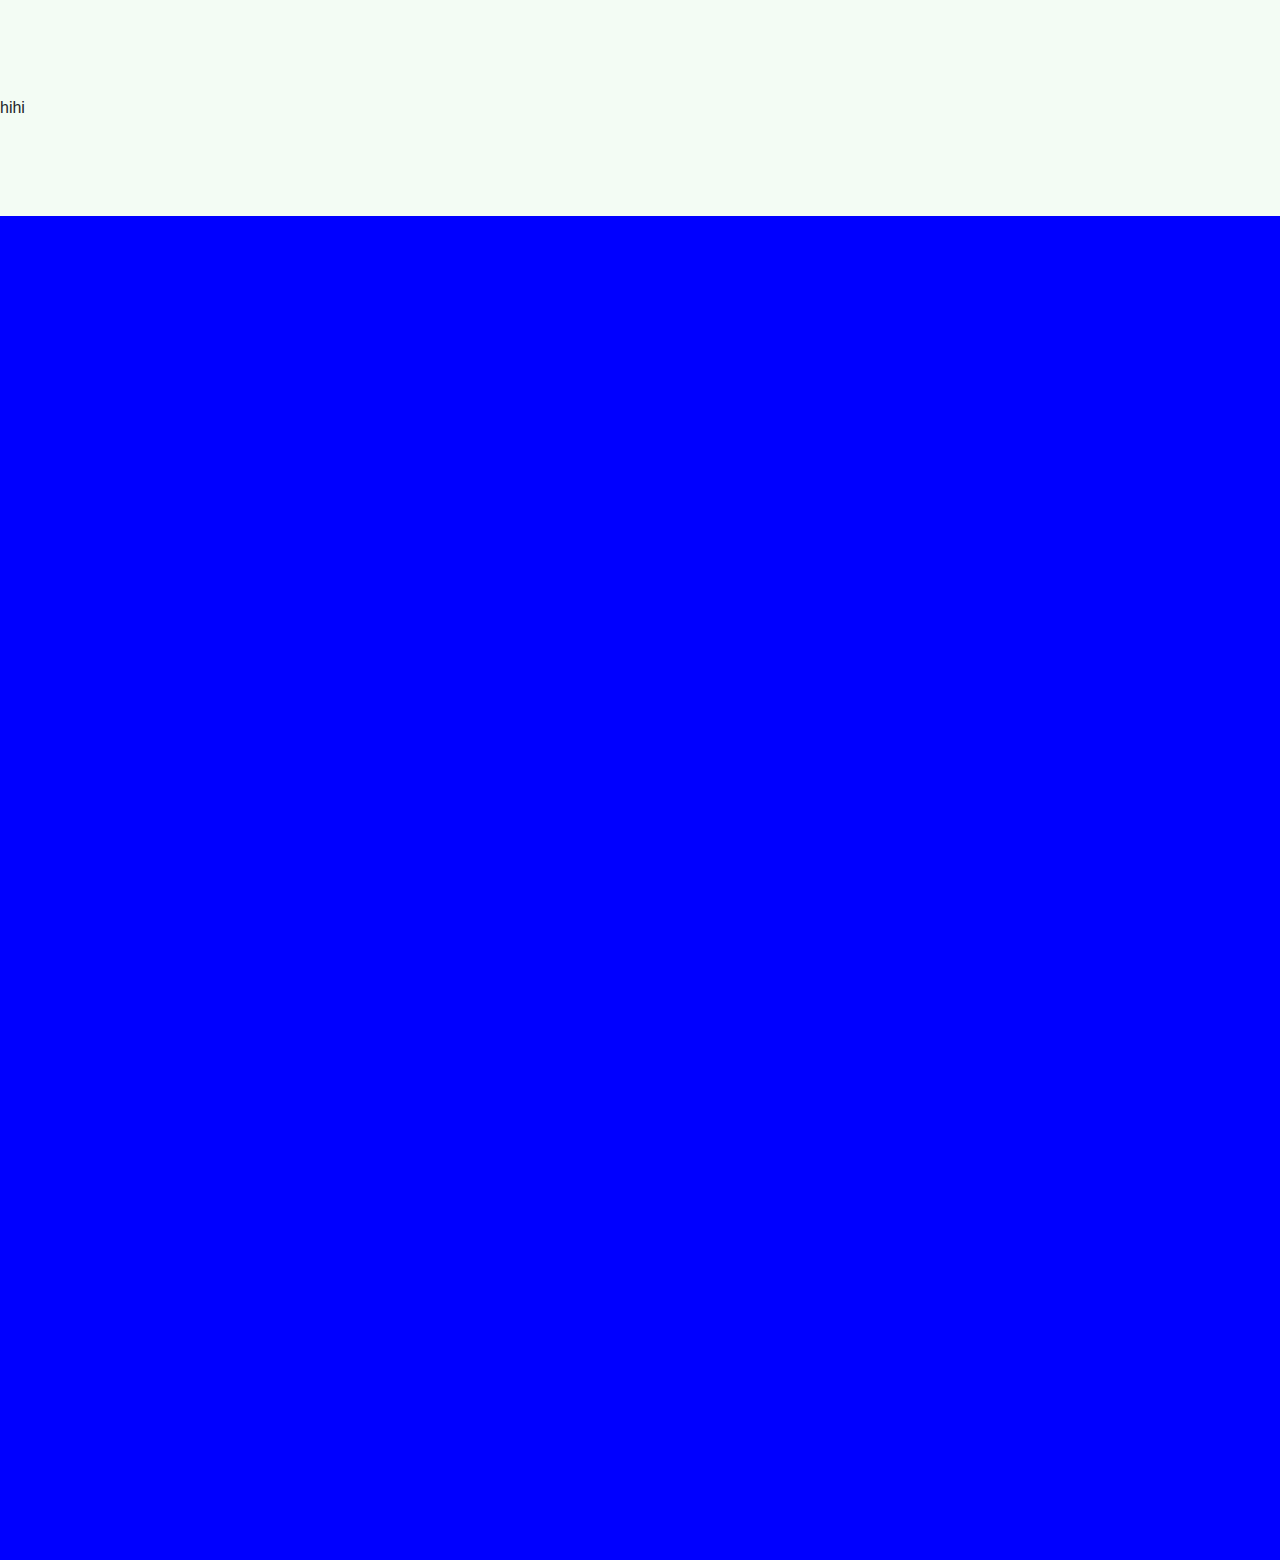
==== about.html @ 586a5fe2 "Init-About" ====
<!DOCTYPE html>
<html lang="en">
    <head>
		<meta charset="UTF-8" />
		<meta name="viewport" content="width=device-width,initial-scale=1.0" />
		<title>About</title>
        <link rel="stylesheet" href="css/style.css" />
        <link rel="stylesheet" href="css/about.css" />
		<link rel="stylesheet" href="css/bootstrap-4.5.3-dist/css/bootstrap.css" />
    </head>
    <body">
        <div id="Header">

        </div>
        <div id="Content" class="page-container">
            <div id="Content-wrapper">
                <div id="section1" class="section about-us">
                    hihi
                </div>
                <div id="section2" class="section">
    
                </div>
                <div id="section3" class="section">
    
                </div>
                <div id="section4" class="section">
    
                </div>
                <div id="section5" class="section">
    
                </div>
                <div id="section6" class="section">
    
                </div>
                <div id="section7" class="section">
    
                </div>
                <div id="section8" class="section">
    
                </div>
            </div>
        </div>
        <div id="Footer">
            <div id="f-top"></div>
            <div id="f-bottom"></div>
        </div>
    </body>
</html>
---- css/style.css ----
.header {
	position: fixed;
}
.banner {
	position: relative;
	padding: 5% 0;
}
---- css/about.css ----
.page-container{
    max-width: 1600px;
    overflow: hidden;
    margin-left: auto;
    margin-right: auto;
    background-color: blue;
}
#Content-wrapper{
    display: flow-root;
    margin-left: auto;
    margin-right: auto;
    position: relative;
}

*,*::before,*::after{
    /* box-sizing: border-box; Giữ nguyên size khi padding và border đổi */
    box-sizing: border-box;
}

.section{
    padding: 4em 0;
}

.about-us{
    display: flex;
    align-items: center;
    background-color: rgb(243, 252, 244);
}

@media screen and (min-width:47em) {
  .section{
    padding: 6em 0;
  }
}
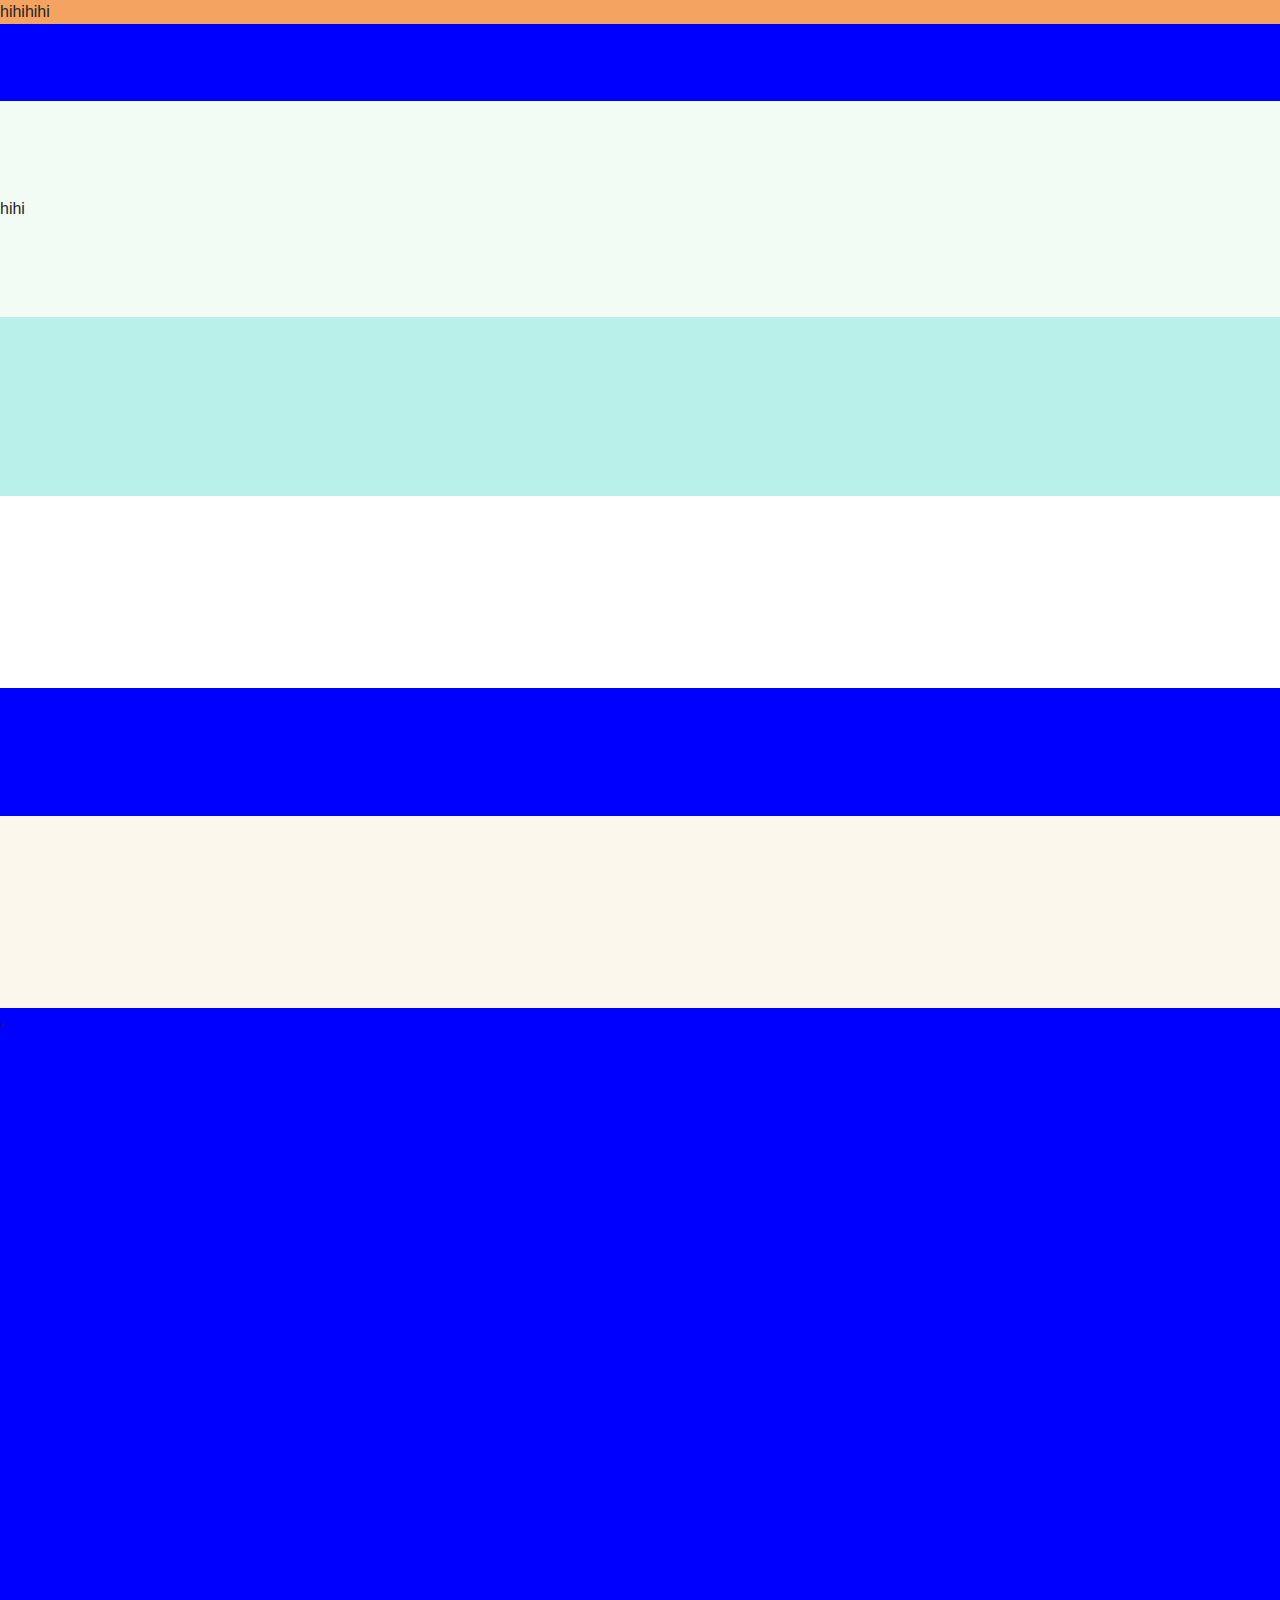
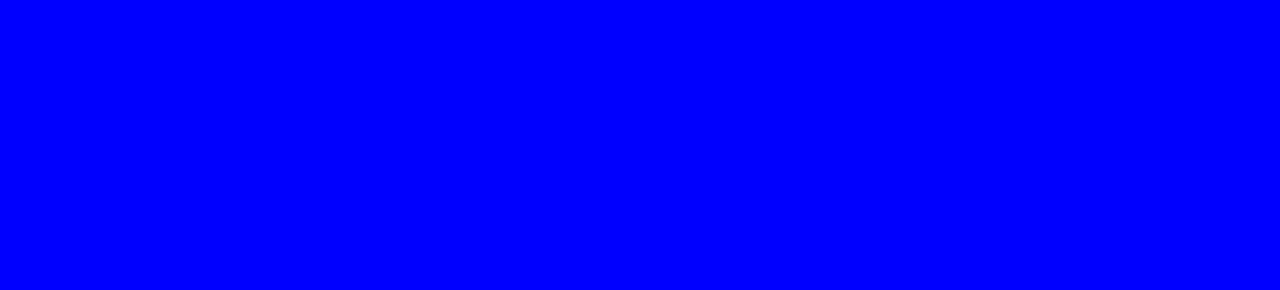
==== commit bd180000: "Update About" ====
--- a/about.html
+++ b/about.html
@@ -10,12 +10,14 @@
     </head>
     <body">
         <div id="Header">
-
+            hihihihi
         </div>
         <div id="Content" class="page-container">
             <div id="Content-wrapper">
                 <div id="section1" class="section about-us">
-                    hihi
+                    <div id="section1-content">
+                        hihi
+                    </div>
                 </div>
                 <div id="section2" class="section">
     
@@ -25,7 +27,7 @@
                 </div>
                 <div id="section4" class="section">
     
-                </div>
+                </div>,
                 <div id="section5" class="section">
     
                 </div>
--- a/css/style.css
+++ b/css/style.css
@@ -1,7 +1,275 @@
-.header {
+#header {
+	background-color: white;
+	border-bottom: 1px solid #e8e9eb;
 	position: fixed;
-}
-.banner {
+	top: 0;
+	left: 0;
+	width: 100%;
+	z-index: 1000;
+	max-height: 40%;
+	padding: 0% 5%;
+}
+.navbar {
+	width: 100%;
+}
+#logo {
+	max-height: 40px;
+	margin: auto 0;
+}
+#section1 {
 	position: relative;
-	padding: 5% 0;
-}
+	margin: 6% 0;
+	margin-bottom: 0%;
+}
+#company-name {
+	padding-left: 4%;
+	font-size: 1.3em;
+	color: black;
+	font-weight: bold;
+	font-style: italic;
+}
+
+.sidebar {
+	height: 100%;
+	width: 0;
+	position: fixed;
+	z-index: 1;
+	top: 0;
+	right: 0;
+	background-color: #111;
+	overflow-x: hidden;
+	transition: 0.5s;
+	padding-top: 60px;
+}
+
+#background {
+	opacity: 0.2;
+	background-color: black;
+	width: 0%;
+	height: 100%;
+	position: fixed;
+	z-index: 1;
+	top: 0;
+	right: 0;
+	overflow-x: hidden;
+}
+#header .header-navbar #header-menu ul li {
+	margin: 0 10px;
+}
+#header .header-navbar #header-menu ul li .last-item {
+	color: #fff;
+	background-color: #008060;
+	font-weight: 700;
+	transition: 150ms ease;
+	transition-property: background-color, box-shadow, color;
+	box-shadow: 0 5px 15px 0 rgba(0, 0, 0, 0.15);
+}
+#header .header-navbar #header-menu ul li .last-item:hover {
+	background-color: #004d3a;
+	box-shadow: 0 15px 15px 0 rgba(0, 0, 0, 0.15);
+}
+#header .header-navbar {
+	display: flex !important;
+	justify-content: space-between;
+}
+#header .header-navbar .navbar-brand {
+	display: flex;
+	flex-grow: 0 !important;
+}
+#header .header-navbar .navbar-collapse {
+	flex-grow: 0 !important;
+}
+#section1 .row {
+	margin: auto;
+}
+#section1 .row .col-sm #up {
+	font-size: 2em;
+	color: #004c3f;
+	font-weight: 900;
+	padding: 10%;
+	padding-top: 15%;
+	padding-bottom: 5%;
+}
+
+#section1 .row .col-sm {
+	padding-right: 0%;
+}
+#section1 .row .col-sm #down {
+	padding-left: 10%;
+}
+#section1 .row .col-sm .row button {
+	background-color: #008060;
+	padding: 2% 5%;
+	color: white;
+	font-weight: bold;
+	box-shadow: 0 5px 15px 0 rgba(0, 0, 0, 0.15);
+	transition: 150ms ease;
+	transition-property: background-color, box-shadow, color;
+	border-radius: 4px;
+}
+#section1 .row .col-sm .row button:hover {
+	background-color: #004d3a;
+	box-shadow: 0 10px 10px 0 rgba(0, 0, 0, 0.15);
+}
+#section2 {
+	background-color: #b9f0e9;
+	padding: 6%;
+	padding-top: 8%;
+}
+#section2 #header_section2 h2 {
+	font-size: 2.5em;
+	margin-bottom: 1%;
+}
+#section2 #header_section2 a {
+	color: black;
+	transition: 150ms ease;
+	font-weight: bold;
+}
+#section2 #header_section2 a:hover {
+	margin-right: 5px;
+	text-decoration: none;
+}
+#section2 #items_section2 {
+	margin-top: 5%;
+}
+#section2 #items_section2 .row .col-sm p {
+	font-weight: 600;
+	margin-top: 5%;
+}
+#section2 #header2_section2 {
+	margin-top: 10%;
+	margin-bottom: 5%;
+	font-size: 2.5em;
+}
+#section2 #items2_section2 .row .col-sm .header-card {
+	font-weight: bold;
+	margin-top: 7%;
+}
+#section3 {
+	background-color: white;
+}
+#section3 .row p {
+	margin: auto;
+}
+#header-section3 {
+	margin-top: 10%;
+	margin-bottom: 2%;
+	font-size: 3em;
+}
+#detail-header-section3 {
+	max-width: 40%;
+	margin: auto;
+	text-align: center;
+	color: gray;
+	margin-bottom: 10%;
+}
+
+#section3 .row .col-sm .header {
+	font-size: 2em;
+	margin-top: 5%;
+	margin-bottom: 2%;
+	padding-left: 5%;
+}
+#section3 .row .col-sm .content {
+	padding-right: 40%;
+	padding-left: 5%;
+}
+#img4 {
+	margin-left: 5%;
+	box-shadow: 0px 0px 20px 6px rgba(0, 0, 0, 0.2);
+}
+#section3 .row .col-sm .link {
+	margin-top: 2%;
+	padding-left: 5%;
+}
+#section3 .row .col-sm .link a {
+	color: #008060;
+	font-weight: bold;
+	transition: 300ms ease;
+}
+#section3 .row .col-sm .link a:hover {
+	text-decoration: none;
+	margin-right: 5px;
+}
+#section3 .row .col-sm #empower {
+	margin-top: 15%;
+}
+#section4 {
+	margin-top: 10%;
+	background-color: #fbf7ed;
+}
+#section4 .row {
+	margin: auto;
+}
+#section4 .row .col-sm #header-section4 {
+	font-size: 2.5em;
+	font-weight: 500;
+	padding: 10%;
+	padding-top: 15%;
+}
+#section4 .row .col-sm .row {
+	padding: 10%;
+	padding-bottom: 0%;
+}
+#section4 .row .col-sm .row .col-sm {
+	padding-left: 0%;
+}
+#section4 .row .col-sm .row .col-sm .header {
+	font-weight: bold;
+}
+#section4 .row .col-sm .row .col-sm .content {
+	color: gray;
+}
+#section4 .row .col-sm .row .col-sm .link a {
+	text-decoration: none;
+	color: #008060;
+	font-weight: bold;
+	transition: 300ms ease;
+}
+#section4 .row .col-sm .row .col-sm .link a:hover {
+	margin-right: 10px;
+}
+#section5 {
+	margin-top: 7%;
+}
+#section5 .row p,
+#section5 .row button {
+	margin: 1% auto;
+}
+#section5 .row button {
+	background-color: #008060;
+	padding: 1% 2%;
+	color: white;
+	font-weight: bold;
+	box-shadow: 0 5px 15px 0 rgba(0, 0, 0, 0.15);
+	transition: 300ms ease;
+	transition-property: background-color, box-shadow, color;
+	border-radius: 4px;
+}
+#section5 .row button:hover {
+	background-color: #004d3a;
+	box-shadow: 0 10px 10px 0 rgba(0, 0, 0, 0.25);
+}
+#section5 .row .header {
+	max-width: 70%;
+	text-align: center;
+	font-size: 2em;
+	font-weight: 600;
+}
+#section5 .row .content {
+	color: gray;
+	text-align: center;
+	max-width: 90%;
+}
+#section5 .row a {
+	color: #004d3a;
+	font-weight: 700;
+	margin-top: 5%;
+	margin-bottom: 5%;
+	margin-left: auto;
+	margin-right: 5%;
+}
+#section5 .row a:hover {
+	text-shadow: 1px 1px gray;
+	transition: 300ms ease;
+}
--- a/css/about.css
+++ b/css/about.css
@@ -10,6 +10,13 @@
     margin-left: auto;
     margin-right: auto;
     position: relative;
+}
+
+#Header{
+    max-width: 1600px;
+    margin-left: auto;
+    margin-right: auto;
+    background-color: sandybrown;
 }
 
 *,*::before,*::after{
@@ -26,6 +33,10 @@
     align-items: center;
     background-color: rgb(243, 252, 244);
 }
+#section1 #section1-content{
+    background-color: sa lmon;
+    width: 100%;
+}
 
 @media screen and (min-width:47em) {
   .section{
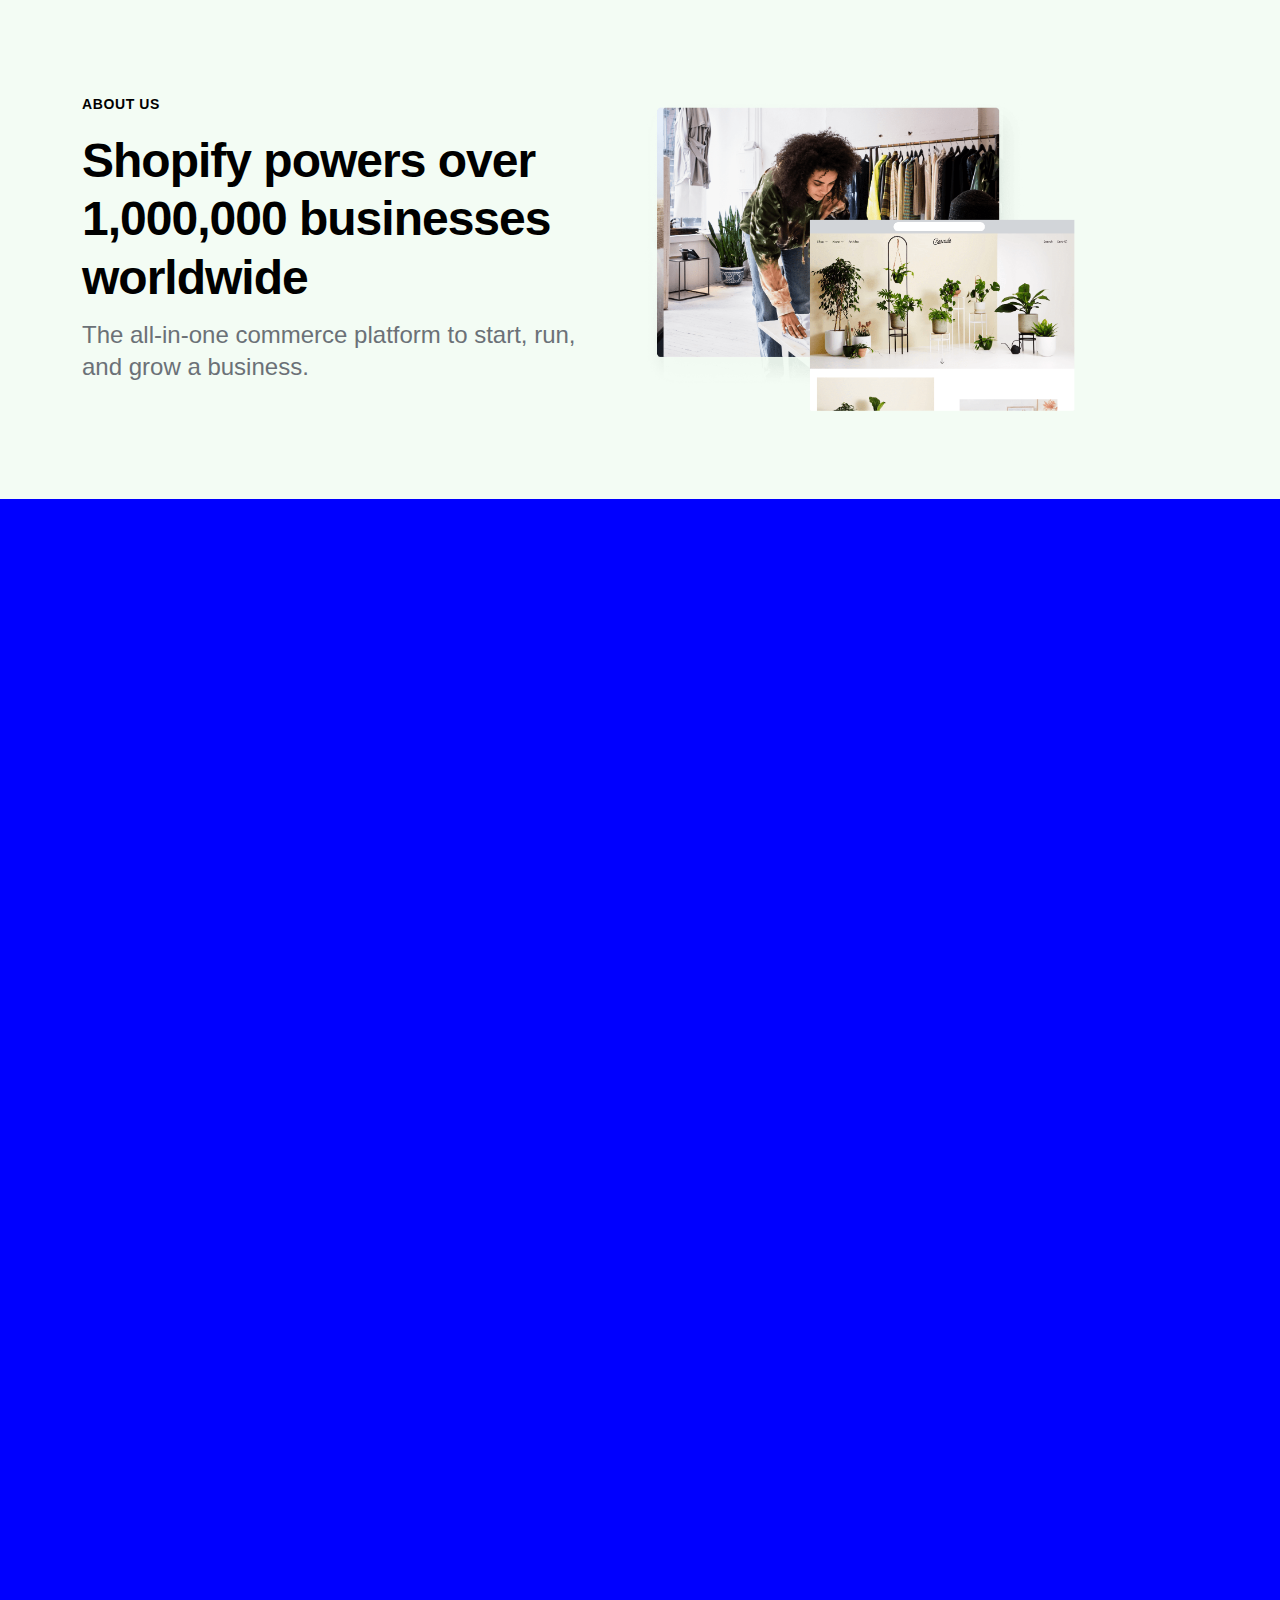
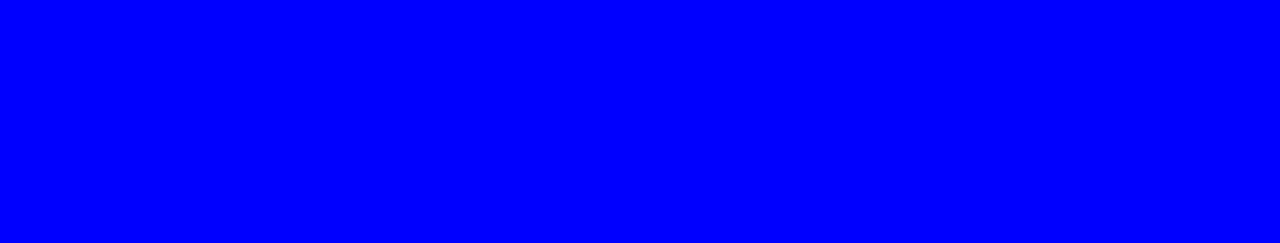
==== commit 0e8990f3: "Update about" ====
--- a/about.html
+++ b/about.html
@@ -4,19 +4,31 @@
 		<meta charset="UTF-8" />
 		<meta name="viewport" content="width=device-width,initial-scale=1.0" />
 		<title>About</title>
-        <link rel="stylesheet" href="css/style.css" />
         <link rel="stylesheet" href="css/about.css" />
 		<link rel="stylesheet" href="css/bootstrap-4.5.3-dist/css/bootstrap.css" />
     </head>
     <body">
         <div id="Header">
-            hihihihi
+
         </div>
         <div id="Content" class="page-container">
             <div id="Content-wrapper">
                 <div id="section1" class="section about-us">
-                    <div id="section1-content">
-                        hihi
+                    <div class="grid about-us__grid">
+                        <div class="grid__item grid__item--half about-us__content">
+                            <div class="section-heading no-gutter">
+                                <p class="section-heading__about-us h-5 to-left">About us</p>
+                                <h1 class="h-1 to-left font-weight-x8">Shopify powers over 1,000,000 businesses worldwide</h1>
+                                <p class="h-2 h-3 section-heading__subtitle to-left"> The all-in-one commerce platform to start, run, and grow a business.</p>
+                            </div>
+                        </div>
+                        <div class="grid__item grid__item--half about-us__img">
+                            <span class="about-us-right__img lazyload-img spill-img">
+                                <span class="img-placeholder padding-img">
+                                    <img class="wh-img" src="img/about-us-right.png">
+                                </span>
+                            </span>
+                        </div>
                     </div>
                 </div>
                 <div id="section2" class="section">
@@ -27,7 +39,7 @@
                 </div>
                 <div id="section4" class="section">
     
-                </div>,
+                </div>
                 <div id="section5" class="section">
     
                 </div>
--- a/css/about.css
+++ b/css/about.css
@@ -1,3 +1,64 @@
+p, ul, ol {
+    margin: 0;
+    padding: 0;
+}
+
+p {
+    display: block;
+    margin-block-start: 1em;
+    margin-block-end: 1em;
+    margin-inline-start: 0px;
+    margin-inline-end: 0px;
+}
+
+h1, h2, h3, h4, h5 {
+    margin-top: 0;
+}
+
+h1, .h-1{
+    display: block;
+    margin-bottom: 0.7142857143em;
+    color: black;
+    font-size: 1.75em;
+    line-height: 1.2142857143;
+    font-weight: 800;
+    font-family: Helvetica, Arial, sans-serif;
+    letter-spacing: -0.0207142857em;
+}
+
+h2, .h-2{
+    display: block;
+    margin-bottom: 0.8333333333em;
+    color: black;
+    font-size: 1.5em;
+    line-height: 1.3333333333;
+    font-weight: 400;
+    font-family: Helvetica, Arial, sans-serif;
+}
+
+
+h3, .h-3 {
+    display: block;
+    font-size: 1.25em;
+    margin-bottom: 0.9em;
+    color: #212326;
+    line-height: 1.3333333333;
+    font-weight: 400;
+    font-family: Helvetica, Arial, sans-serif;
+}
+
+h5,.h-5{
+    display: block;
+    margin-bottom: 1.4285714286em;
+    color: black;
+    font-size: 0.875em;
+    line-height: 1.1428571429;
+    font-weight: 800;
+    font-family: Helvetica, Arial, sans-serif;
+    text-transform: uppercase;
+    letter-spacing: 0.04375em;
+}
+
 .page-container{
     max-width: 1600px;
     overflow: hidden;
@@ -12,13 +73,6 @@
     position: relative;
 }
 
-#Header{
-    max-width: 1600px;
-    margin-left: auto;
-    margin-right: auto;
-    background-color: sandybrown;
-}
-
 *,*::before,*::after{
     /* box-sizing: border-box; Giữ nguyên size khi padding và border đổi */
     box-sizing: border-box;
@@ -26,6 +80,23 @@
 
 .section{
     padding: 4em 0;
+}
+
+.grid{
+    display: flow-root;
+    margin-top: 0px;
+    margin-bottom: 0px;
+    padding-left: 5%;
+    padding-right: 5%;
+}
+
+.grid__item{
+    display: block;
+    position: relative;
+    width: 100%;
+    float: left;
+    padding-left: 4px;
+    padding-right: 4px;
 }
 
 .about-us{
@@ -33,13 +104,139 @@
     align-items: center;
     background-color: rgb(243, 252, 244);
 }
-#section1 #section1-content{
-    background-color: sa lmon;
-    width: 100%;
-}
-
+
+.about-us__grid{
+    width: 100%;
+}
+
+.about-us__content{
+    padding-bottom: 0;
+    padding-top: 0;
+    display: flex;
+    align-items: center;
+    max-width: 43.75em;
+}
+
+.about-us__img{
+    margin-top: 0;
+    max-width: 50em;
+    flex-grow: 1;
+    margin-left: auto;
+}
+
+.section-heading{
+    margin-bottom: 2.812em;
+    text-align: center;
+}
+.no-gutter{
+    margin-bottom: 0 !important;
+}
+
+.section-heading__about-us{
+    font-weight: 700;
+    color: black;
+}
+
+.font-weight-x8{
+    font-weight: 800;
+}
+
+.section-heading__subtitle{
+    font-weight: 400;
+    color: #6b7177;
+}
+
+.about-us-right__img{
+    max-width: 837px;
+    max-height: 564px;
+}
+
+.lazyload-img{
+    box-sizing: content-box;
+    display: block;
+    overflow: hidden;
+    position: relative;
+    width: 100%;
+    margin: auto;
+}
+
+.spill-img{
+    margin-bottom: 0;
+    margin-top: auto;
+    margin-right: 0;
+    display: block;
+}
+.lazyload-img .img-placeholder{
+    display: block;
+    width: 100%;
+    height: 0;
+}
+.lazyload-img .padding-img{
+    padding-bottom: 67.3835%;
+}
+
+.wh-img{
+    width: 36.5vw;
+}
+@media screen and (min-width:0em){
+    .wh-img{
+        width: 100vw;
+    }
+}
 @media screen and (min-width:47em) {
   .section{
     padding: 6em 0;
   }
-}+}
+@media screen and (min-width: 46.875em)
+{
+    .grid__item--half {
+        width: 50%;
+    }
+    .to-left{
+        text-align: left;
+    }
+    .wh-img{
+        width: 40vw;
+    }
+}
+
+@media screen and (min-width: 67.5em){
+    .grid__item {
+        padding-left: 18px;
+        padding-right: 18px;
+    }
+    h1,.h-1{
+        font-size: 3em;
+        margin-bottom: 0.25em;
+    }
+    h2,.h-2{
+        font-size: 2.25em;
+        margin-bottom: 0.5em;
+    }
+    h3, .h-3 {
+        font-size: 1.5em;
+        margin-bottom: 0.8333333333em;
+    }
+    h5,.h-5{
+        font-size: 0.875em;
+        margin-bottom: 1.4285714286em;
+    }
+    .spill-img{
+        position: absolute;
+        right: 0;
+    }
+    .wh-img{
+        width: 37.5vw;
+    }
+}
+
+@media screen and (min-width:100em) {
+    .grid{
+        padding-left: 80px;
+        padding-right: 80px;
+    }
+    .section-heading {
+        margin-bottom: 3.75em;
+    }
+}
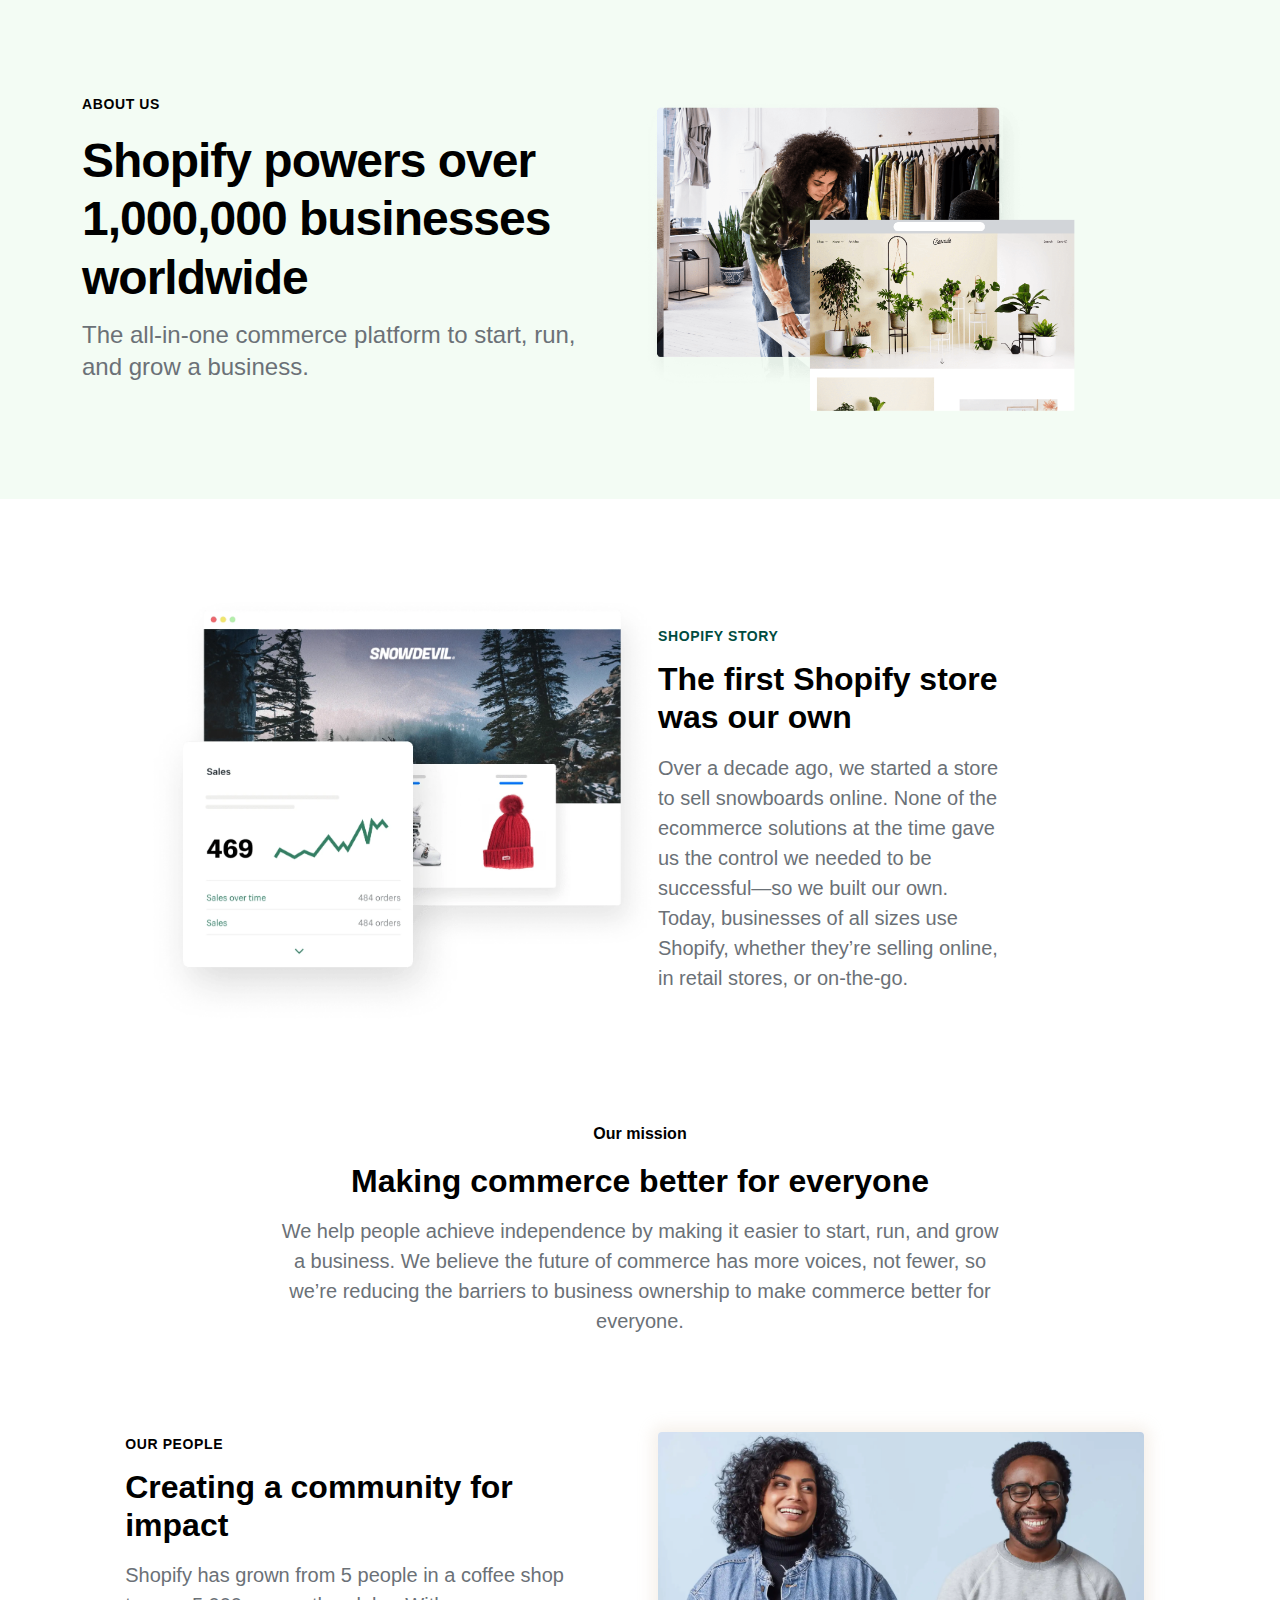
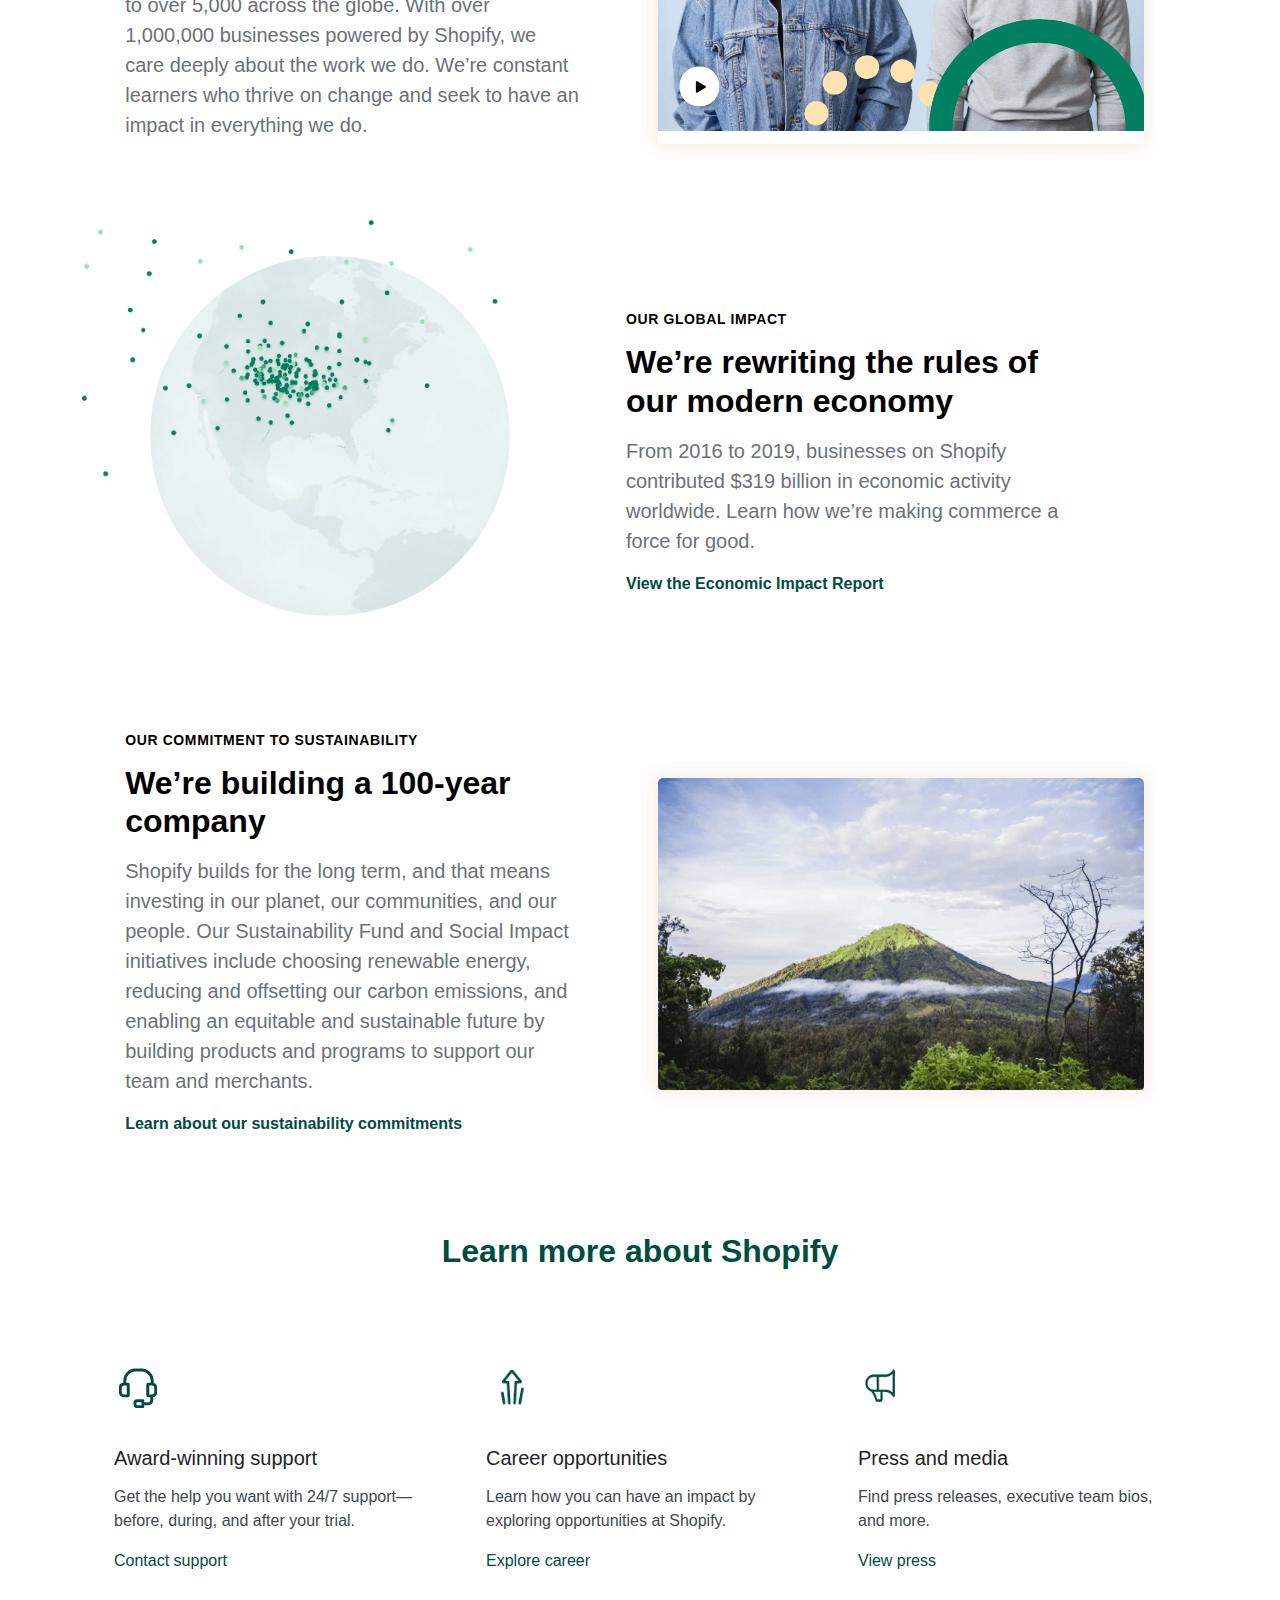
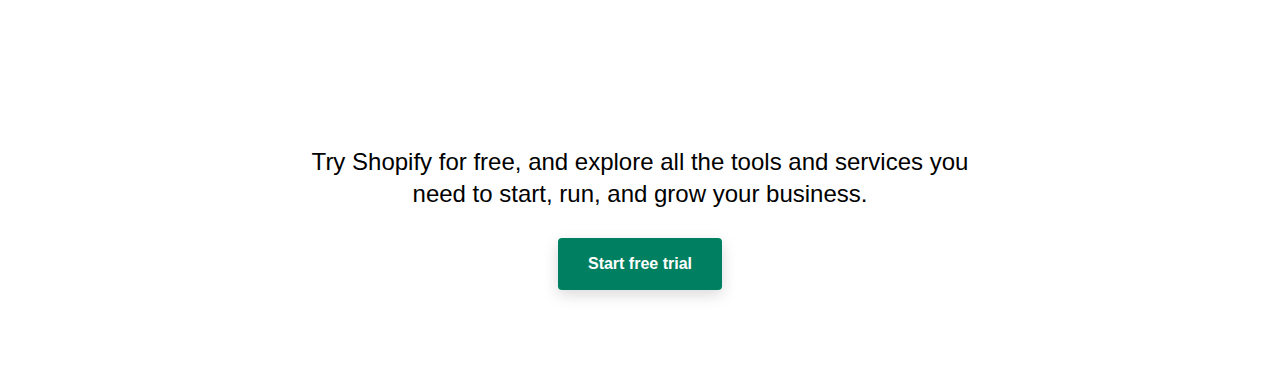
==== commit 97634b92: "done about" ====
--- a/about.html
+++ b/about.html
@@ -17,9 +17,9 @@
                     <div class="grid about-us__grid">
                         <div class="grid__item grid__item--half about-us__content">
                             <div class="section-heading no-gutter">
-                                <p class="section-heading__about-us h-5 to-left">About us</p>
-                                <h1 class="h-1 to-left font-weight-x8">Shopify powers over 1,000,000 businesses worldwide</h1>
-                                <p class="h-2 h-3 section-heading__subtitle to-left"> The all-in-one commerce platform to start, run, and grow a business.</p>
+                                <p class="section-heading__about-us h-5 to-left to-center">About us</p>
+                                <h1 class="h-1 to-left to-center font-weight-x8">Shopify powers over 1,000,000 businesses worldwide</h1>
+                                <p class="h-2 h-3 section-heading__subtitle to-left to-center"> The all-in-one commerce platform to start, run, and grow a business.</p>
                             </div>
                         </div>
                         <div class="grid__item grid__item--half about-us__img">
@@ -31,26 +31,191 @@
                         </div>
                     </div>
                 </div>
-                <div id="section2" class="section">
-    
-                </div>
-                <div id="section3" class="section">
-    
-                </div>
-                <div id="section4" class="section">
-    
-                </div>
-                <div id="section5" class="section">
-    
-                </div>
-                <div id="section6" class="section">
-    
-                </div>
-                <div id="section7" class="section">
-    
+                <div id="section2" class="section" style="background-color: white;">
+                    <div class="grid grid--vertical-center little-margin">
+                        <div class="grid__item grid__item--half section-2--content">
+                            <div class="section-heading section-2--content no-gutter">
+                                <p class="section2-heading h-5 to-left little-gutter to-center">
+                                    SHOPIFY STORY
+                                </p>
+                                <h2 class="to-left to-center little-gutter" style="font-weight: 700;">
+                                    The first Shopify store was our own
+                                </h2>
+                                <p class="text-major to-left to-center no-gutter" style="color: #6b7177;">
+                                    Over a decade ago, we started a store to sell snowboards online. None of the ecommerce solutions at the time gave us the control we needed to be successful—so we built our own. Today, businesses of all sizes use Shopify, whether they’re selling online, in retail stores, or on-the-go.
+                                </p>
+                            </div>
+                        </div>
+                        <div class="grid__item grid__item--half section-2--content-img">
+                            <img class="section-2--pict" src="img/about-section2.webp">
+                        </div>
+                    </div>
+                </div>
+                <div id="section3" class="section section-3" style="background-color: white;">
+                    <div class="grid grid--vertical-center">
+                        <div class="grid__item two-third-width push-left">
+                            <div class="section-heading no-margin-bottom">
+                                <p class="section-3--heading little-gutter">Our mission</p>
+                                <h2 class="little-gutter" style="font-weight: 700;">
+                                    Making commerce better for everyone
+                                </h2>
+                                <p class="text-major no-gutter" style="color: #6b7177; font-weight: 400;">
+                                    We help people achieve independence by making it easier to start, run, and grow a business. We believe the future of commerce has more voices, not fewer, so we’re reducing the barriers to business ownership to make commerce better for everyone.
+                                </p>
+                            </div>
+                        </div>
+                    </div>
+                </div>
+                <div id="section4" class="section" style="background-color: white;">
+                    <div class="grid grid--vertical-center section4-container section4-container-flipped">
+                        <div class="grid__item grid__item--half grid__item--push-half img-flipped about-video__container">
+                            <div class="avideo">
+                                <span class="lazyload-img" style="max-width: 1369px; max-height: 877px;">
+                                    <span class="img-placeholder" style="padding-bottom: 64.0614%">
+                                        <img class="section4-img" src="img/about-us-section4.png">
+                                    </span>
+                                </span>
+                            </div>
+                        </div>
+                        <div class="grid__item grid__item--half pull-half">
+                            <div class="section4-left">
+                                <div class="section-heading no-gutter">
+                                    <p class="firstp h-5 little-gutter to-center to-left">
+                                        OUR PEOPLE
+                                    </p>
+                                    <h2 class="heading-h2 to-left to-center little-gutter">
+                                        Creating a community for impact
+                                    </h2>
+                                    <p class="section-heading__subtitle text-major to-left to-center no-gutter">
+                                        Shopify has grown from 5 people in a coffee shop to over 5,000 across the globe. With over 1,000,000 businesses powered by Shopify, we care deeply about the work we do. We’re constant learners who thrive on change and seek to have an impact in everything we do.
+                                    </p>
+                                </div>
+                            </div>
+                        </div>
+                    </div>
+                </div>
+                <div id="section5" class="section padding-bottom-only" style="background-color: white;">
+                    <div class="grid grid--vertical-center section4-container">
+                        <div class="grid__item grid__item--half globe-img to-center">
+                            <img class="section5-img" src="img/about-us-section5.webp">
+                        </div>
+                        <div class="grid__item grid__item--half">
+                            <div class="section5-content">
+                                <div class="section-heading no-gutter">
+                                    <p class="firstp h-5 to-left to-center little-gutter">
+                                        OUR GLOBAL IMPACT
+                                    </p>
+                                    <h2 class="heading-h2 to-left to-center little-gutter">
+                                        We’re rewriting the rules of our modern economy
+                                    </h2>
+                                    <p class="section-heading__subtitle text-major to-left to-center">
+                                        From 2016 to 2019, businesses on Shopify contributed $319 billion in economic activity worldwide. Learn how we’re making commerce a force for good.
+                                    </p>
+                                    <div class="to-left to-center">
+                                        <a class="link-s5" href="https://www.google.com">View the Economic Impact Report</a>
+                                    </div>
+                                </div>
+                            </div>
+                        </div>
+                    </div>
+                </div>
+                <div id="section6" class="section padding-bottom-only" style="padding-bottom: 0; background-color: white;">
+                    <div class="grid grid--vertical-center section4-container section4-container-flipped">
+                        <div class="grid__item grid__item--half grid__item--push-half img-flipped about-video__container">
+                            <div class="avideo">
+                                <span class="lazyload-img" style="max-width: 1369px; max-height: 877px;">
+                                    <span class="img-placeholder" style="padding-bottom: 64.0614%">
+                                        <img class="section4-img" src="img/about-us-section6.jpg">
+                                    </span>
+                                </span>
+                            </div>
+                        </div>
+                        <div class="grid__item grid__item--half pull-half">
+                            <div class="section4-left">
+                                <div class="section-heading no-gutter">
+                                    <p class="firstp h-5 to-left to-center little-gutter">
+                                        OUR COMMITMENT TO SUSTAINABILITY
+                                    </p>
+                                    <h2 class="heading-h2 to-left to-center little-gutter">
+                                        We’re building a 100-year company
+                                    </h2>
+                                    <p class="section-heading__subtitle text-major to-left to-center">
+                                        Shopify builds for the long term, and that means investing in our planet, our communities, and our people. Our Sustainability Fund and Social Impact initiatives include choosing renewable energy, reducing and offsetting our carbon emissions, and enabling an equitable and sustainable future by building products and programs to support our team and merchants.
+                                    </p>
+                                    <div class="to-left to-center">
+                                        <a class="link-s5" href="https://www.google.com">Learn about our sustainability commitments</a>
+                                    </div>
+                                </div>
+                            </div>
+                        </div>
+                    </div>
+                </div>
+                <div id="section7" class="section" style="padding-bottom: 0; background-color: white;">
+                    <div class="grid">
+                        <div class="grid__item table-up-full mobile-up-half mobile-up-center">
+                            <div class="section-heading">
+                                <h2 class="heading-h2" style="color: #004c3f;">
+                                    Learn more about Shopify
+                                </h2>
+                            </div>
+                        </div>
+                        <div class="grid__item">
+                            <div class="card-group-sec7">
+                                <div class="block-sec7 card-sec7 resource-block">
+                                    <img class="icon icon--size-small big-gutter resource-block__icon" src="img/about-us-section-7-1.png">
+                                    <h3 class="h-4 text-major">
+                                        Award-winning support
+                                    </h3>
+                                    <p class="block-content resource-block-content">
+                                        Get the help you want with 24/7 support—before, during, and after your trial.
+                                    </p>
+                                    <a class="block-a link-s7" href="https://www.google.com">
+                                        Contact support 
+                                    </a>
+                                </div>
+                                <div class="block-sec7 card-sec7 resource-block">
+                                    <img class="icon icon--size-small big-gutter resource-block__icon" src="img/about-us-section-7-2.png">
+                                    <h3 class="h-4 text-major">
+                                        Career opportunities
+                                    </h3>
+                                    <p class="block-content resource-block-content">
+                                        Learn how you can have an impact by exploring opportunities at Shopify.
+                                    </p>
+                                    <a class="block-a link-s7" href="https://www.google.com">
+                                        Explore career
+                                    </a>
+                                </div>
+                                <div class="block-sec7 card-sec7 resource-block">
+                                    <img class="icon icon--size-small big-gutter resource-block__icon" src="img/about-us-section-7-3.png">
+                                    <h3 class="h-4 text-major">
+                                        Press and media
+                                    </h3>
+                                    <p class="block-content resource-block-content">
+                                        Find press releases, executive team bios, and more.
+                                    </p>
+                                    <a class="block-a link-s7" href="https://www.google.com">
+                                        View press
+                                    </a>
+                                </div>
+                            </div>
+                        </div>
+                    </div>
                 </div>
                 <div id="section8" class="section">
-    
+                    <div class="grid">
+                        <div class="grid__item">
+                            <div class="section-heading section8-heading no-gutter">
+                                <h2 class="h-2 next-step">
+                                    Try Shopify for free, and explore all the tools and services you need to start, run, and grow your business.
+                                </h2>
+                                <form style="display: inline; margin-top: 0em;">
+                                    <button class="button-sec8">
+                                        Start free trial
+                                    </button>
+                                </form>
+                            </div>
+                        </div>
+                    </div>
                 </div>
             </div>
         </div>
--- a/css/about.css
+++ b/css/about.css
@@ -44,6 +44,16 @@
     color: #212326;
     line-height: 1.3333333333;
     font-weight: 400;
+    font-family: Helvetica, Arial, sans-serif;
+}
+
+h4, .h-4{
+    display: block;
+    margin-bottom: 0.625em;
+    color: #212326;
+    font-size: 1em;
+    line-height: 1.33333125;
+    font-weight: 500;
     font-family: Helvetica, Arial, sans-serif;
 }
 
@@ -64,7 +74,6 @@
     overflow: hidden;
     margin-left: auto;
     margin-right: auto;
-    background-color: blue;
 }
 #Content-wrapper{
     display: flow-root;
@@ -90,6 +99,12 @@
     padding-right: 5%;
 }
 
+.grid--vertical-center{
+    display: flex;
+    align-items: center;
+    flex-wrap: wrap;
+}
+
 .grid__item{
     display: block;
     position: relative;
@@ -178,15 +193,249 @@
 .wh-img{
     width: 36.5vw;
 }
+
+.section-2--content-img{
+    order: 1;
+}
+.section2-heading{
+    font-weight: 700;
+    color: #004c3f;
+
+}
+.little-gutter{
+    margin-bottom: 16px !important;
+}
+.big-gutter{
+    margin-bottom: 32px !important;
+}
+.text-major {
+    font-size: 1.125em;
+}
+.section-2--pict{
+    display: flex;
+    justify-content: center;
+    width: 30vw;
+}
+.section-3{
+    padding-top: 0;
+    padding-bottom: 0;
+}
+.no-margin-bottom{
+    margin-bottom: 0;
+}
+.section-3--heading{
+    font-weight: 700;
+    color: #000000;
+}
+.section4-container{
+    position: relative;
+    z-index: 1;
+    margin-right: 10%;
+}
+.img-flipped{
+    position: relative;
+    top: 0.9375em;
+}
+.firstp{
+    color: black;
+    font-weight: 700;
+}
+.heading-h2{
+    font-weight: 700;
+    color: black;
+
+}
+.avideo{
+    display: block;
+    position: relative;
+    overflow: hidden;
+    border-radius: 4px;
+    box-shadow: 0 0 15px 6px rgba(210,183,155,0.2);
+    max-height: 380px;
+}
+.section4-img{
+    max-width: 100%;
+    vertical-align: middle;
+}
+.section5-img{
+    max-width: 90%;
+    vertical-align: middle;
+}
+.padding-bottom-only{
+    padding-top: 0px;
+}
+.globe-img{
+    transform: translateY(-5%);
+}
+.link-s5{
+    color: #004c3f;
+    padding-right: 1.2em;
+    text-decoration: none;
+    font-weight: 700;
+    line-height: 1.5;
+}
+.mobile-up-half{
+    width: 50%;
+}
+.card-group{
+    margin-right: -32px;
+    margin-bottom: -32px;
+}
+.mobile-up-center{
+    float: none;
+    clear: left;
+    margin-left: auto;
+    margin-right: auto;
+}
+.block-sec7{
+    display: block;
+    border-color: #d2d5d9;
+    margin-bottom: 2.8125em;
+}
+.card{
+    width: 18.75em;
+}
+.resource-block{
+    display: flex;
+    flex-grow: 1;
+    flex-shrink: 0;
+    flex-direction: column;
+    align-items: stretch;
+    padding: 32px;
+}
+.icon{
+    display: inline-block;
+    width: 0.8em;
+    height: 1em;
+    background-size: contain;
+    background-position: center center;
+    background-repeat: no-repeat;
+}
+.icon--size-small {
+    width: 45px;
+    height: 45px;
+}
+.resource-block__icon{
+    width: 50px;
+    height: 50px;
+}
+.block-content{
+    margin-bottom: 1em;
+}
+.resource-block-content{
+    max-width: 20em;
+    color: #42474c;
+}
+.block-a{
+    margin-top: auto;
+}
+.link-s7{
+    color: #004c3f;
+}
+.section8-heading{
+    max-width: 50.9375em;
+    margin-left: auto;
+    margin-right: auto;
+}
+.next-step{
+    font-size: 1.125em;
+    font-weight: 500;
+    padding-left: 64px;
+    padding-right: 64px;
+}
+button{
+    background: none;
+    margin: 0;
+    border: 0;
+}
+.button-sec8{
+    margin-top: 16px;
+    text-decoration: none;
+    display: inline-block;
+    padding: 1em 1.8125em;
+    border-radius: 4px;
+    font-family: Helvetica, Arial, sans-serif;
+    font-weight: 700;
+    font-size: 1em;
+    line-height: 1.133;
+    -webkit-font-smoothing: antialiased;
+    transition: 150ms ease;
+    transition-property: background-color, border-color, box-shadow, color;
+    text-align: center;
+    -webkit-user-select: none;
+    user-select: none;
+    -webkit-appearance: none;
+    -moz-appearance: none;
+    appearance: none;
+    cursor: pointer;
+    box-shadow: 0 5px 15px 0 rgba(0,0,0,0.15);
+    background-color: #008060;
+    color: #ffffff;
+    border-width: 1px;
+    border-style: solid;
+    border-color: transparent;
+}
 @media screen and (min-width:0em){
     .wh-img{
         width: 100vw;
+    }
+    .no-margin-bottom{
+        margin-bottom: 0;
+    }
+    .section-3{
+        padding-top: 0;
+        padding-bottom: 0;
+    }
+    .padding-bottom-only{
+        padding-top: 0px;
     }
 }
 @media screen and (min-width:47em) {
   .section{
     padding: 6em 0;
   }
+  .no-margin-bottom{
+    margin-bottom: 0;
+    }
+    .section-3{
+        padding-top: 0;
+        padding-bottom: 0;
+    }
+    .two-third-width{
+        width: 66.6666666667%;
+    }
+    .push-left{
+        left: 16.6666666667%;
+        right: auto;
+    }
+    .padding-bottom-only{
+        padding-top: 0px;
+    }
+    .next-step{
+        font-size: 1.125em;
+        font-weight: 500;
+        padding-left: 64px;
+        padding-right: 64px;
+    }
+}
+@media screen and (max-width: 46.825em){
+    .to-center{
+        text-align: center;
+    }
+    .section-2--pict {
+        width: 70vw;
+        margin: auto;
+    }
+    .no-margin-bottom{
+        margin-bottom: 0;
+    }
+    .section-3{
+        padding-top: 0;
+        padding-bottom: 0;
+    }
+    .padding-bottom-only{
+        padding-top: 0px;
+    }
 }
 @media screen and (min-width: 46.875em)
 {
@@ -199,6 +448,45 @@
     .wh-img{
         width: 40vw;
     }
+    .section-2--pict{
+        width: 40vw;
+    }
+    .no-margin-bottom{
+        margin-bottom: 0;
+    }
+    .section-3{
+        padding-top: 0;
+        padding-bottom: 0;
+    }
+    .section4-container-flipped{
+        margin-right: 0;
+        margin-left: 0;
+    }
+    .grid__item--push-half{
+        left: 50%;
+        right: auto;
+    }
+    .pull-half{
+        right: 50%;
+        left: auto;
+    }
+    .padding-bottom-only{
+        padding-top: 0px;
+    }
+    .section5-content{
+        padding: 64px 0 32px 32px;
+    }
+    .table-up-full{
+        width: 100%;
+    }
+    .card-group-sec7{
+        display: flex;
+        flex-wrap: wrap;
+        align-items: stretch;
+    }
+    .next-step{
+        font-size: 1.5em;
+    }
 }
 
 @media screen and (min-width: 67.5em){
@@ -218,6 +506,10 @@
         font-size: 1.5em;
         margin-bottom: 0.8333333333em;
     }
+    h4, .h-4 {
+        font-size: 1.125em;
+        margin-bottom: 0.6666666667em;
+    }
     h5,.h-5{
         font-size: 0.875em;
         margin-bottom: 1.4285714286em;
@@ -228,6 +520,48 @@
     }
     .wh-img{
         width: 37.5vw;
+    }
+    .little-margin{
+        margin: 0 5%;   
+    }
+    .section-heading {
+        margin-bottom: 3.75em;
+    }
+    .section-2--content{
+        order: 2;
+        padding-right: 10%;
+    }
+    .text-major {
+        font-size: 1.25em;
+    }
+    .no-margin-bottom{
+        margin-bottom: 0;
+    }
+    .section-3{
+        padding-top: 0;
+        padding-bottom: 0;
+    }
+    .about-video__container {
+        display: flex;
+        align-items: flex-end;
+    }
+    .section4-left{
+        margin-right: 8%;
+        margin-left: 8%;
+    }
+    .avideo{
+        margin-right: 10%;
+        width: 100%;
+        bottom: 0.9375em;
+    }
+    .padding-bottom-only{
+        padding-top: 0px;
+    }
+    .card-sec7{
+        width: 12.5em;
+    }
+    .next-step{
+        font-size: 1.5em;
     }
 }
 
@@ -239,4 +573,20 @@
     .section-heading {
         margin-bottom: 3.75em;
     }
-}
+    .section-2--pict{
+        width: 30vw;
+    }
+    .no-margin-bottom{
+        margin-bottom: 0;
+    }
+    .section-3{
+        padding-top: 0;
+        padding-bottom: 0;
+    }
+    .padding-bottom-only{
+        padding-top: 0px;
+    }
+    .next-step{
+        font-size: 1.5em;
+    }
+}
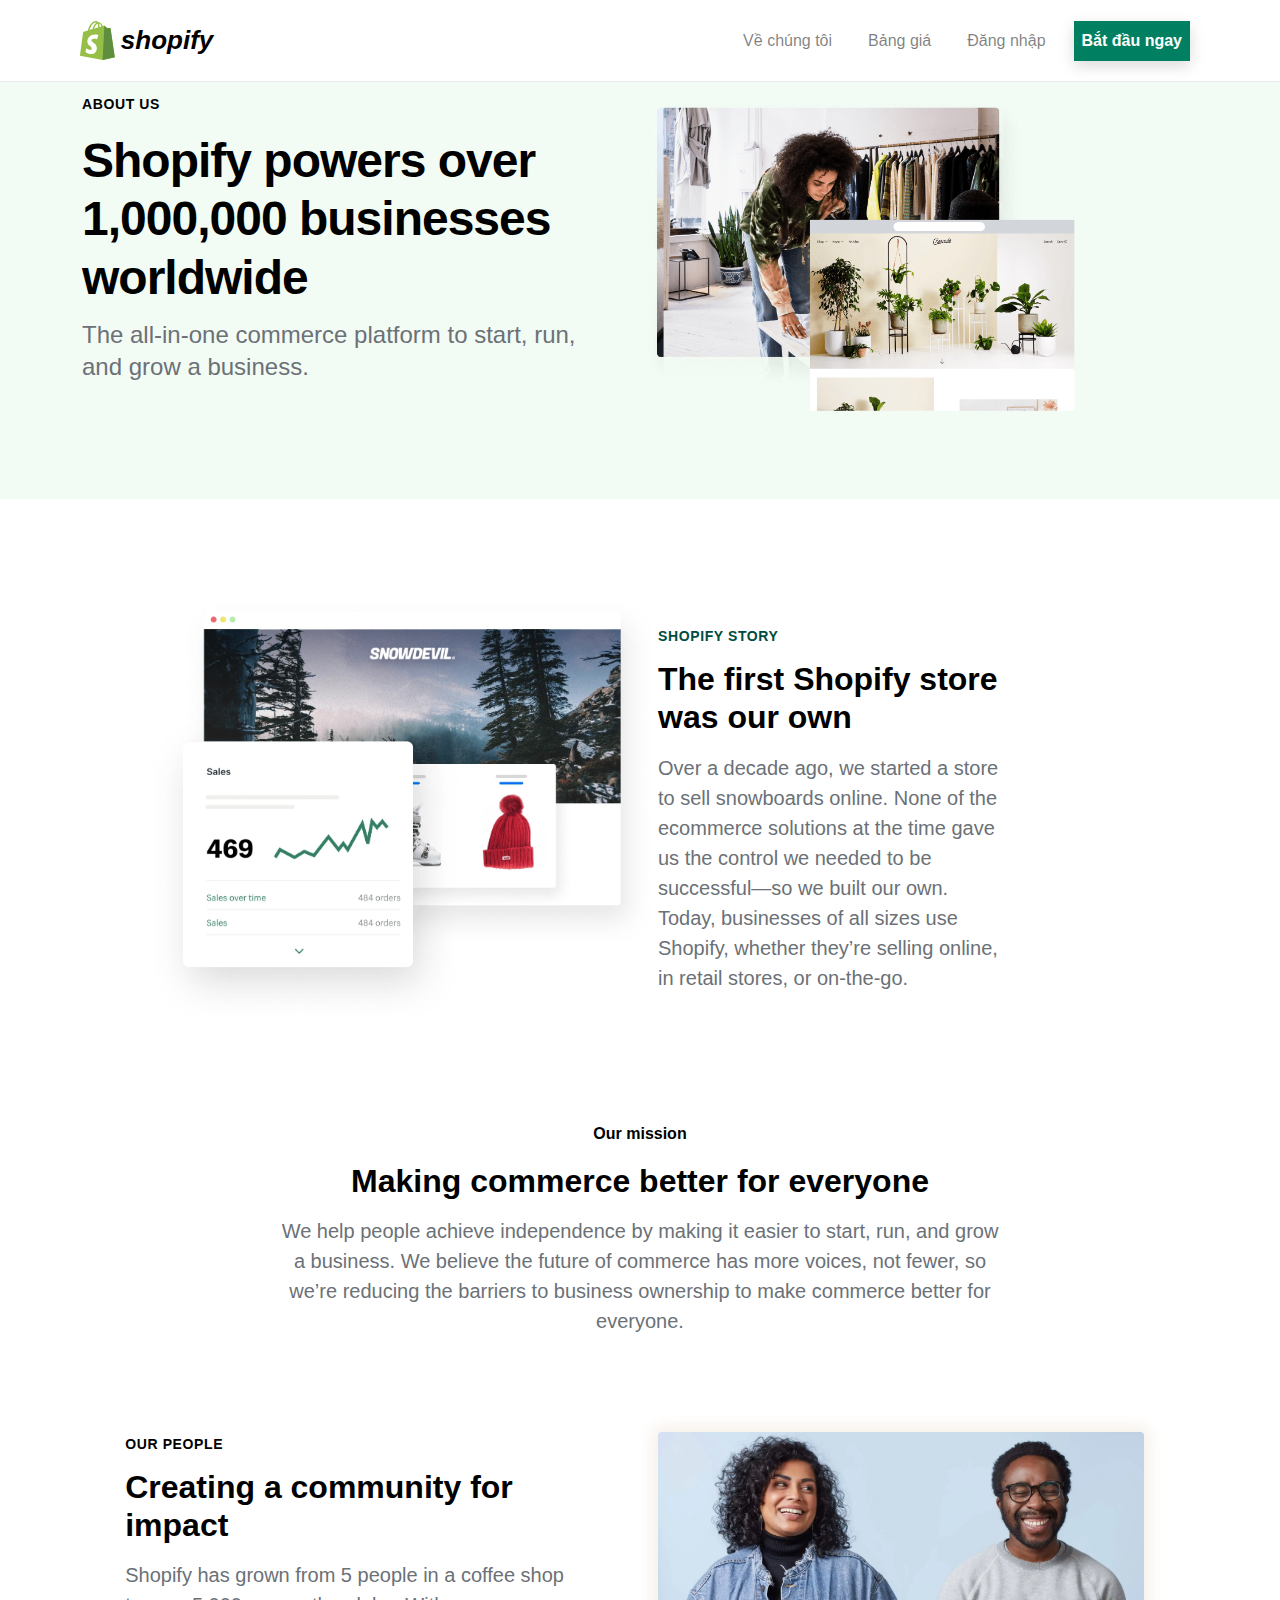
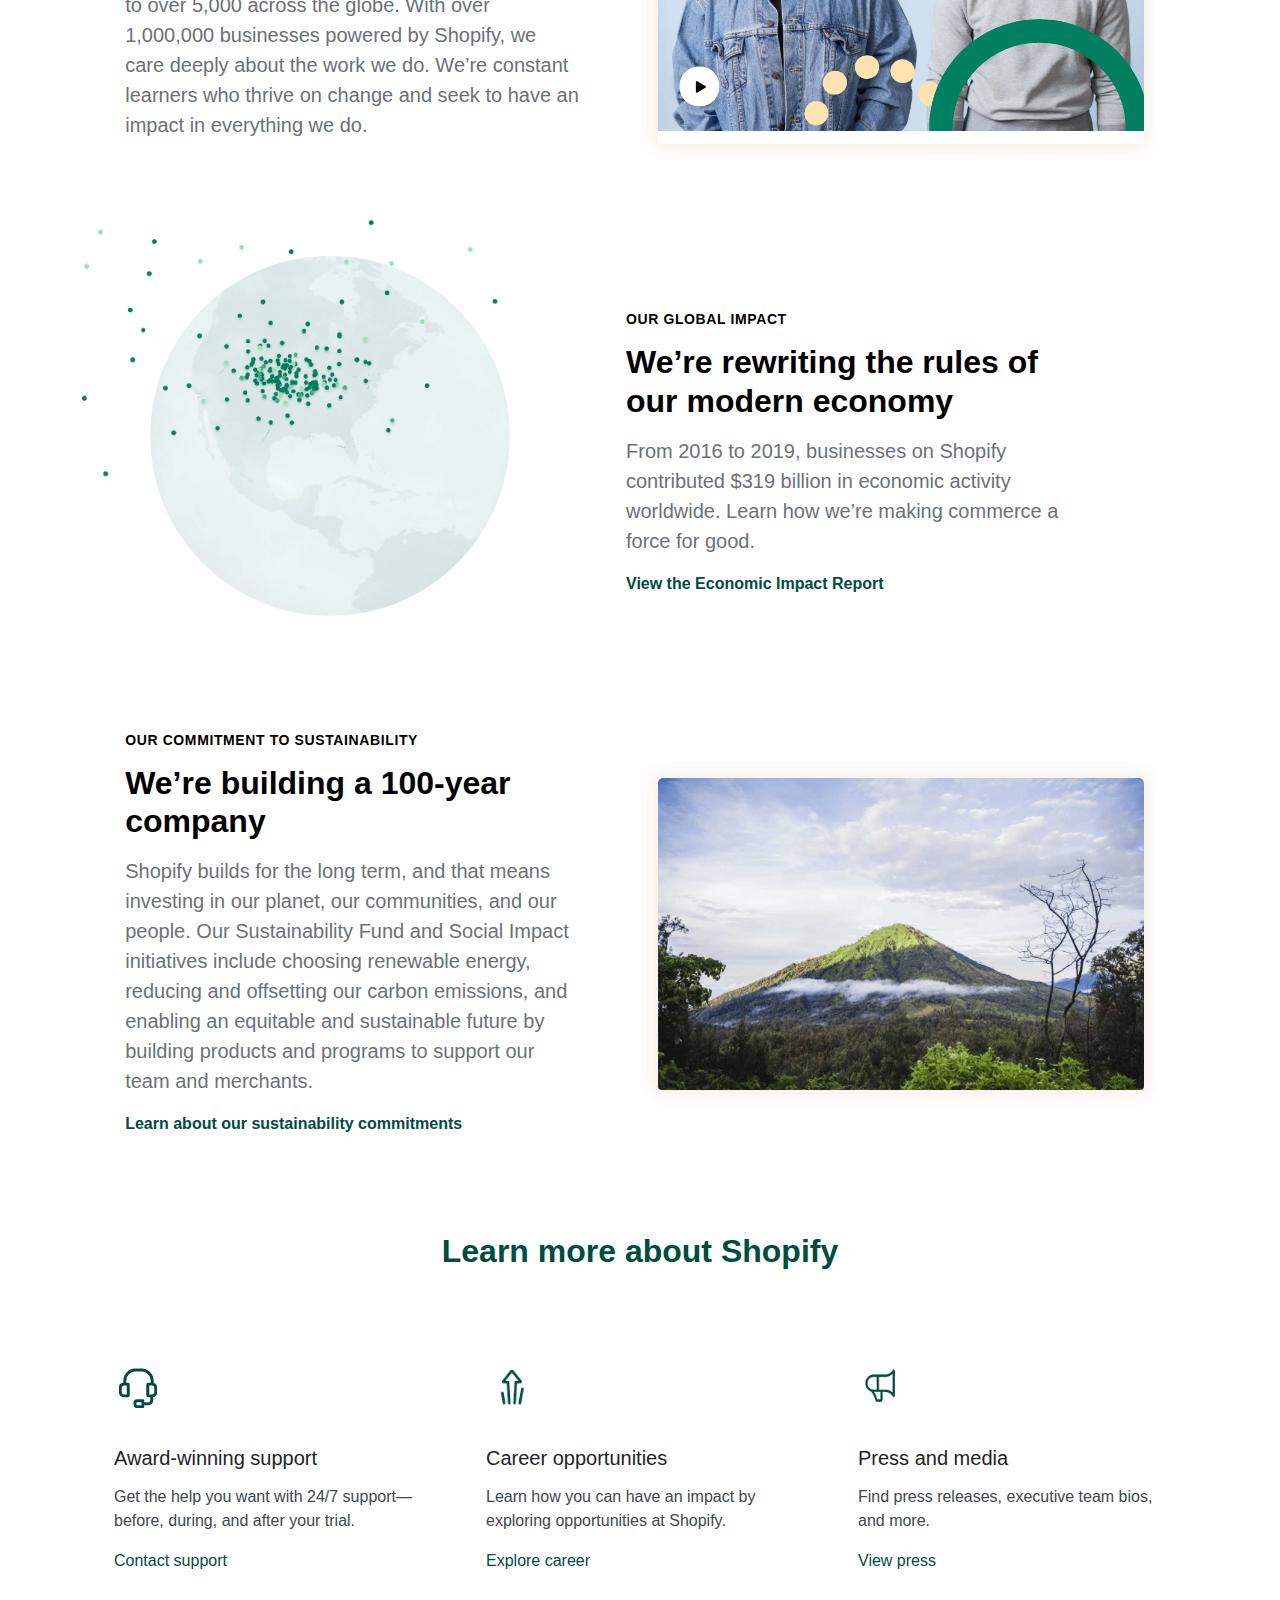
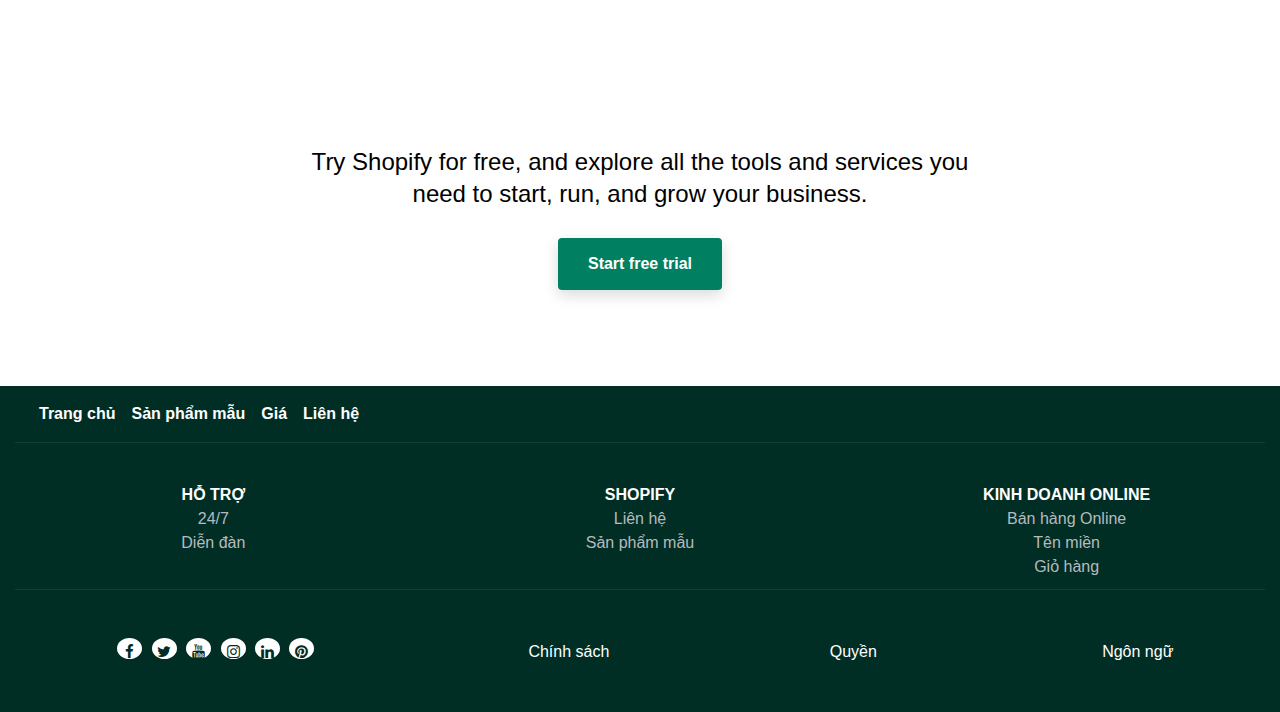
==== commit ab416525: "add header, footer about page" ====
--- a/about.html
+++ b/about.html
@@ -1,227 +1,323 @@
 <!DOCTYPE html>
 <html lang="en">
-    <head>
+	<head>
 		<meta charset="UTF-8" />
 		<meta name="viewport" content="width=device-width,initial-scale=1.0" />
 		<title>About</title>
-        <link rel="stylesheet" href="css/about.css" />
+		<link rel="stylesheet" href="css/about.css" />
+		<link rel="stylesheet" href="https://cdnjs.cloudflare.com/ajax/libs/font-awesome/4.7.0/css/font-awesome.min.css" />
 		<link rel="stylesheet" href="css/bootstrap-4.5.3-dist/css/bootstrap.css" />
-    </head>
-    <body">
-        <div id="Header">
+		<script src="https://ajax.googleapis.com/ajax/libs/jquery/3.5.1/jquery.min.js"></script>
+		<script src="https://cdnjs.cloudflare.com/ajax/libs/popper.js/1.16.0/umd/popper.min.js"></script>
+		<script src="https://maxcdn.bootstrapcdn.com/bootstrap/4.5.2/js/bootstrap.min.js"></script>
+		<script src="index.js"></script>
+	</head>
+	<body>
+		<div id="Content" class="page-container">
+			<div id="background" onclick="closeNav()"></div>
+			<div id="header">
+				<div id="mySidebar" class="sidebar">
+					<div id="sidebarContent">
+						<div class="row">
+							<div class="col-sm-10">
+								<img src="img/shopify-seeklogo.com.svg" id="logo" alt="Logo" />
+								<a id="company-name" href="./index.html">shopify</a>
+							</div>
+						</div>
+						<div class="row">
+							<div class="col-sm-12">
+								<a href="./pricing.html">Bảng giá</a>
+							</div>
+							<div class="col-sm-12">
+								<a href="./examples.html">Sản phẩm mẫu</a>
+							</div>
+							<div class="col-sm-12">
+								<a href="./login.html">Đăng nhập</a>
+							</div>
+							<div class="col-sm-12">
+								<a href="./register.html">Đăng ký</a>
+							</div>
+							<div class="col-sm-12">
+								<button onclick="window.location.href='login.html'">Bắt đầu ngay</button>
+							</div>
+						</div>
+						<div class="row">
+							<div class="col-sm-12">
+								<a href="./about.html">Về chúng tôi</a>
+							</div>
+							<div class="col-sm-12">
+								<a href="./contact.html">Liên hệ</a>
+							</div>
+						</div>
+					</div>
+				</div>
 
-        </div>
-        <div id="Content" class="page-container">
-            <div id="Content-wrapper">
-                <div id="section1" class="section about-us">
-                    <div class="grid about-us__grid">
-                        <div class="grid__item grid__item--half about-us__content">
-                            <div class="section-heading no-gutter">
-                                <p class="section-heading__about-us h-5 to-left to-center">About us</p>
-                                <h1 class="h-1 to-left to-center font-weight-x8">Shopify powers over 1,000,000 businesses worldwide</h1>
-                                <p class="h-2 h-3 section-heading__subtitle to-left to-center"> The all-in-one commerce platform to start, run, and grow a business.</p>
-                            </div>
-                        </div>
-                        <div class="grid__item grid__item--half about-us__img">
-                            <span class="about-us-right__img lazyload-img spill-img">
-                                <span class="img-placeholder padding-img">
-                                    <img class="wh-img" src="img/about-us-right.png">
-                                </span>
-                            </span>
-                        </div>
-                    </div>
-                </div>
-                <div id="section2" class="section" style="background-color: white;">
-                    <div class="grid grid--vertical-center little-margin">
-                        <div class="grid__item grid__item--half section-2--content">
-                            <div class="section-heading section-2--content no-gutter">
-                                <p class="section2-heading h-5 to-left little-gutter to-center">
-                                    SHOPIFY STORY
-                                </p>
-                                <h2 class="to-left to-center little-gutter" style="font-weight: 700;">
-                                    The first Shopify store was our own
-                                </h2>
-                                <p class="text-major to-left to-center no-gutter" style="color: #6b7177;">
-                                    Over a decade ago, we started a store to sell snowboards online. None of the ecommerce solutions at the time gave us the control we needed to be successful—so we built our own. Today, businesses of all sizes use Shopify, whether they’re selling online, in retail stores, or on-the-go.
-                                </p>
-                            </div>
-                        </div>
-                        <div class="grid__item grid__item--half section-2--content-img">
-                            <img class="section-2--pict" src="img/about-section2.webp">
-                        </div>
-                    </div>
-                </div>
-                <div id="section3" class="section section-3" style="background-color: white;">
-                    <div class="grid grid--vertical-center">
-                        <div class="grid__item two-third-width push-left">
-                            <div class="section-heading no-margin-bottom">
-                                <p class="section-3--heading little-gutter">Our mission</p>
-                                <h2 class="little-gutter" style="font-weight: 700;">
-                                    Making commerce better for everyone
-                                </h2>
-                                <p class="text-major no-gutter" style="color: #6b7177; font-weight: 400;">
-                                    We help people achieve independence by making it easier to start, run, and grow a business. We believe the future of commerce has more voices, not fewer, so we’re reducing the barriers to business ownership to make commerce better for everyone.
-                                </p>
-                            </div>
-                        </div>
-                    </div>
-                </div>
-                <div id="section4" class="section" style="background-color: white;">
-                    <div class="grid grid--vertical-center section4-container section4-container-flipped">
-                        <div class="grid__item grid__item--half grid__item--push-half img-flipped about-video__container">
-                            <div class="avideo">
-                                <span class="lazyload-img" style="max-width: 1369px; max-height: 877px;">
-                                    <span class="img-placeholder" style="padding-bottom: 64.0614%">
-                                        <img class="section4-img" src="img/about-us-section4.png">
-                                    </span>
-                                </span>
-                            </div>
-                        </div>
-                        <div class="grid__item grid__item--half pull-half">
-                            <div class="section4-left">
-                                <div class="section-heading no-gutter">
-                                    <p class="firstp h-5 little-gutter to-center to-left">
-                                        OUR PEOPLE
-                                    </p>
-                                    <h2 class="heading-h2 to-left to-center little-gutter">
-                                        Creating a community for impact
-                                    </h2>
-                                    <p class="section-heading__subtitle text-major to-left to-center no-gutter">
-                                        Shopify has grown from 5 people in a coffee shop to over 5,000 across the globe. With over 1,000,000 businesses powered by Shopify, we care deeply about the work we do. We’re constant learners who thrive on change and seek to have an impact in everything we do.
-                                    </p>
-                                </div>
-                            </div>
-                        </div>
-                    </div>
-                </div>
-                <div id="section5" class="section padding-bottom-only" style="background-color: white;">
-                    <div class="grid grid--vertical-center section4-container">
-                        <div class="grid__item grid__item--half globe-img to-center">
-                            <img class="section5-img" src="img/about-us-section5.webp">
-                        </div>
-                        <div class="grid__item grid__item--half">
-                            <div class="section5-content">
-                                <div class="section-heading no-gutter">
-                                    <p class="firstp h-5 to-left to-center little-gutter">
-                                        OUR GLOBAL IMPACT
-                                    </p>
-                                    <h2 class="heading-h2 to-left to-center little-gutter">
-                                        We’re rewriting the rules of our modern economy
-                                    </h2>
-                                    <p class="section-heading__subtitle text-major to-left to-center">
-                                        From 2016 to 2019, businesses on Shopify contributed $319 billion in economic activity worldwide. Learn how we’re making commerce a force for good.
-                                    </p>
-                                    <div class="to-left to-center">
-                                        <a class="link-s5" href="https://www.google.com">View the Economic Impact Report</a>
-                                    </div>
-                                </div>
-                            </div>
-                        </div>
-                    </div>
-                </div>
-                <div id="section6" class="section padding-bottom-only" style="padding-bottom: 0; background-color: white;">
-                    <div class="grid grid--vertical-center section4-container section4-container-flipped">
-                        <div class="grid__item grid__item--half grid__item--push-half img-flipped about-video__container">
-                            <div class="avideo">
-                                <span class="lazyload-img" style="max-width: 1369px; max-height: 877px;">
-                                    <span class="img-placeholder" style="padding-bottom: 64.0614%">
-                                        <img class="section4-img" src="img/about-us-section6.jpg">
-                                    </span>
-                                </span>
-                            </div>
-                        </div>
-                        <div class="grid__item grid__item--half pull-half">
-                            <div class="section4-left">
-                                <div class="section-heading no-gutter">
-                                    <p class="firstp h-5 to-left to-center little-gutter">
-                                        OUR COMMITMENT TO SUSTAINABILITY
-                                    </p>
-                                    <h2 class="heading-h2 to-left to-center little-gutter">
-                                        We’re building a 100-year company
-                                    </h2>
-                                    <p class="section-heading__subtitle text-major to-left to-center">
-                                        Shopify builds for the long term, and that means investing in our planet, our communities, and our people. Our Sustainability Fund and Social Impact initiatives include choosing renewable energy, reducing and offsetting our carbon emissions, and enabling an equitable and sustainable future by building products and programs to support our team and merchants.
-                                    </p>
-                                    <div class="to-left to-center">
-                                        <a class="link-s5" href="https://www.google.com">Learn about our sustainability commitments</a>
-                                    </div>
-                                </div>
-                            </div>
-                        </div>
-                    </div>
-                </div>
-                <div id="section7" class="section" style="padding-bottom: 0; background-color: white;">
-                    <div class="grid">
-                        <div class="grid__item table-up-full mobile-up-half mobile-up-center">
-                            <div class="section-heading">
-                                <h2 class="heading-h2" style="color: #004c3f;">
-                                    Learn more about Shopify
-                                </h2>
-                            </div>
-                        </div>
-                        <div class="grid__item">
-                            <div class="card-group-sec7">
-                                <div class="block-sec7 card-sec7 resource-block">
-                                    <img class="icon icon--size-small big-gutter resource-block__icon" src="img/about-us-section-7-1.png">
-                                    <h3 class="h-4 text-major">
-                                        Award-winning support
-                                    </h3>
-                                    <p class="block-content resource-block-content">
-                                        Get the help you want with 24/7 support—before, during, and after your trial.
-                                    </p>
-                                    <a class="block-a link-s7" href="https://www.google.com">
-                                        Contact support 
-                                    </a>
-                                </div>
-                                <div class="block-sec7 card-sec7 resource-block">
-                                    <img class="icon icon--size-small big-gutter resource-block__icon" src="img/about-us-section-7-2.png">
-                                    <h3 class="h-4 text-major">
-                                        Career opportunities
-                                    </h3>
-                                    <p class="block-content resource-block-content">
-                                        Learn how you can have an impact by exploring opportunities at Shopify.
-                                    </p>
-                                    <a class="block-a link-s7" href="https://www.google.com">
-                                        Explore career
-                                    </a>
-                                </div>
-                                <div class="block-sec7 card-sec7 resource-block">
-                                    <img class="icon icon--size-small big-gutter resource-block__icon" src="img/about-us-section-7-3.png">
-                                    <h3 class="h-4 text-major">
-                                        Press and media
-                                    </h3>
-                                    <p class="block-content resource-block-content">
-                                        Find press releases, executive team bios, and more.
-                                    </p>
-                                    <a class="block-a link-s7" href="https://www.google.com">
-                                        View press
-                                    </a>
-                                </div>
-                            </div>
-                        </div>
-                    </div>
-                </div>
-                <div id="section8" class="section">
-                    <div class="grid">
-                        <div class="grid__item">
-                            <div class="section-heading section8-heading no-gutter">
-                                <h2 class="h-2 next-step">
-                                    Try Shopify for free, and explore all the tools and services you need to start, run, and grow your business.
-                                </h2>
-                                <form style="display: inline; margin-top: 0em;">
-                                    <button class="button-sec8">
-                                        Start free trial
-                                    </button>
-                                </form>
-                            </div>
-                        </div>
-                    </div>
-                </div>
-            </div>
-        </div>
-        <div id="Footer">
-            <div id="f-top"></div>
-            <div id="f-bottom"></div>
-        </div>
-    </body>
-</html>+				<nav class="header-navbar navbar navbar-expand-md navbar-light">
+					<div class="navbar-brand" href=".index.html">
+						<img src="img/shopify-seeklogo.com.svg" id="logo" alt="Logo" />
+						<a id="company-name" class="nav-link" href="./index.html">shopify</a>
+					</div>
+
+					<button class="navbar-toggler" type="button" onclick="openNav()">
+						<span class="navbar-toggler-icon"></span>
+					</button>
+
+					<div class="collapse navbar-collapse" id="header-menu">
+						<ul class="navbar-nav">
+							<li class="nav-item">
+								<a class="nav-link" href="./about.html">Về chúng tôi</a>
+							</li>
+							<li class="nav-item">
+								<a class="nav-link" href="./pricing.html">Bảng giá</a>
+							</li>
+							<li class="nav-item">
+								<a class="nav-link" href="./login.html">Đăng nhập</a>
+							</li>
+							<li class="nav-item">
+								<a class="nav-link last-item" href="./login.html">Bắt đầu ngay</a>
+							</li>
+						</ul>
+					</div>
+				</nav>
+			</div>
+			<div id="Content-wrapper">
+				<div id="section1" class="section about-us">
+					<div class="grid about-us__grid">
+						<div class="grid__item grid__item--half about-us__content">
+							<div class="section-heading no-gutter">
+								<p class="section-heading__about-us h-5 to-left to-center">About us</p>
+								<h1 class="h-1 to-left to-center font-weight-x8">Shopify powers over 1,000,000 businesses worldwide</h1>
+								<p class="h-2 h-3 section-heading__subtitle to-left to-center">The all-in-one commerce platform to start, run, and grow a business.</p>
+							</div>
+						</div>
+						<div class="grid__item grid__item--half about-us__img">
+							<span class="about-us-right__img lazyload-img spill-img">
+								<span class="img-placeholder padding-img">
+									<img class="wh-img" src="img/about-us-right.png" alt="section1-pict" />
+								</span>
+							</span>
+						</div>
+					</div>
+				</div>
+				<div id="section2" class="section" style="background-color: white">
+					<div class="grid grid--vertical-center little-margin">
+						<div class="grid__item grid__item--half section-2--content">
+							<div class="section-heading section-2--content no-gutter">
+								<p class="section2-heading h-5 to-left little-gutter to-center">SHOPIFY STORY</p>
+								<h2 class="to-left to-center little-gutter" style="font-weight: 700">The first Shopify store was our own</h2>
+								<p class="text-major to-left to-center no-gutter" style="color: #6b7177">
+									Over a decade ago, we started a store to sell snowboards online. None of the ecommerce solutions at the time gave us the control we needed to be successful—so we
+									built our own. Today, businesses of all sizes use Shopify, whether they’re selling online, in retail stores, or on-the-go.
+								</p>
+							</div>
+						</div>
+						<div class="grid__item grid__item--half section-2--content-img">
+							<img class="section-2--pict" src="img/about-section2.webp" alt="section2-pict" />
+						</div>
+					</div>
+				</div>
+				<div id="section3" class="section section-3" style="background-color: white">
+					<div class="grid grid--vertical-center">
+						<div class="grid__item two-third-width push-left">
+							<div class="section-heading no-margin-bottom">
+								<p class="section-3--heading little-gutter">Our mission</p>
+								<h2 class="little-gutter" style="font-weight: 700">Making commerce better for everyone</h2>
+								<p class="text-major no-gutter" style="color: #6b7177; font-weight: 400">
+									We help people achieve independence by making it easier to start, run, and grow a business. We believe the future of commerce has more voices, not fewer, so we’re
+									reducing the barriers to business ownership to make commerce better for everyone.
+								</p>
+							</div>
+						</div>
+					</div>
+				</div>
+				<div id="section4" class="section" style="background-color: white">
+					<div class="grid grid--vertical-center section4-container section4-container-flipped">
+						<div class="grid__item grid__item--half grid__item--push-half img-flipped about-video__container">
+							<div class="avideo">
+								<span class="lazyload-img" style="max-width: 1369px; max-height: 877px">
+									<span class="img-placeholder" style="padding-bottom: 64.0614%">
+										<img class="section4-img" src="img/about-us-section4.png" alt="section4-pict" />
+									</span>
+								</span>
+							</div>
+						</div>
+						<div class="grid__item grid__item--half pull-half">
+							<div class="section4-left">
+								<div class="section-heading no-gutter">
+									<p class="firstp h-5 little-gutter to-center to-left">OUR PEOPLE</p>
+									<h2 class="heading-h2 to-left to-center little-gutter">Creating a community for impact</h2>
+									<p class="section-heading__subtitle text-major to-left to-center no-gutter">
+										Shopify has grown from 5 people in a coffee shop to over 5,000 across the globe. With over 1,000,000 businesses powered by Shopify, we care deeply about the
+										work we do. We’re constant learners who thrive on change and seek to have an impact in everything we do.
+									</p>
+								</div>
+							</div>
+						</div>
+					</div>
+				</div>
+				<div id="section5" class="section padding-bottom-only" style="background-color: white">
+					<div class="grid grid--vertical-center section4-container">
+						<div class="grid__item grid__item--half globe-img to-center">
+							<img class="section5-img" src="img/about-us-section5.webp" alt="section5-pict" />
+						</div>
+						<div class="grid__item grid__item--half">
+							<div class="section5-content">
+								<div class="section-heading no-gutter">
+									<p class="firstp h-5 to-left to-center little-gutter">OUR GLOBAL IMPACT</p>
+									<h2 class="heading-h2 to-left to-center little-gutter">We’re rewriting the rules of our modern economy</h2>
+									<p class="section-heading__subtitle text-major to-left to-center">
+										From 2016 to 2019, businesses on Shopify contributed $319 billion in economic activity worldwide. Learn how we’re making commerce a force for good.
+									</p>
+									<div class="to-left to-center">
+										<a class="link-s5" href="https://www.google.com">View the Economic Impact Report</a>
+									</div>
+								</div>
+							</div>
+						</div>
+					</div>
+				</div>
+				<div id="section6" class="section padding-bottom-only" style="padding-bottom: 0; background-color: white">
+					<div class="grid grid--vertical-center section4-container section4-container-flipped">
+						<div class="grid__item grid__item--half grid__item--push-half img-flipped about-video__container">
+							<div class="avideo">
+								<span class="lazyload-img" style="max-width: 1369px; max-height: 877px">
+									<span class="img-placeholder" style="padding-bottom: 64.0614%">
+										<img class="section4-img" src="img/about-us-section6.jpg" alt="section6-pict" />
+									</span>
+								</span>
+							</div>
+						</div>
+						<div class="grid__item grid__item--half pull-half">
+							<div class="section4-left">
+								<div class="section-heading no-gutter">
+									<p class="firstp h-5 to-left to-center little-gutter">OUR COMMITMENT TO SUSTAINABILITY</p>
+									<h2 class="heading-h2 to-left to-center little-gutter">We’re building a 100-year company</h2>
+									<p class="section-heading__subtitle text-major to-left to-center">
+										Shopify builds for the long term, and that means investing in our planet, our communities, and our people. Our Sustainability Fund and Social Impact initiatives
+										include choosing renewable energy, reducing and offsetting our carbon emissions, and enabling an equitable and sustainable future by building products and
+										programs to support our team and merchants.
+									</p>
+									<div class="to-left to-center">
+										<a class="link-s5" href="https://www.google.com">Learn about our sustainability commitments</a>
+									</div>
+								</div>
+							</div>
+						</div>
+					</div>
+				</div>
+				<div id="section7" class="section" style="padding-bottom: 0; background-color: white">
+					<div class="grid">
+						<div class="grid__item table-up-full mobile-up-half mobile-up-center">
+							<div class="section-heading">
+								<h2 class="heading-h2" style="color: #004c3f">Learn more about Shopify</h2>
+							</div>
+						</div>
+						<div class="grid__item">
+							<div class="card-group-sec7">
+								<div class="block-sec7 card-sec7 resource-block">
+									<img class="icon icon--size-small big-gutter resource-block__icon" src="img/about-us-section-7-1.png" alt="section7-pict1" />
+									<h3 class="h-4 text-major">Award-winning support</h3>
+									<p class="block-content resource-block-content">Get the help you want with 24/7 support—before, during, and after your trial.</p>
+									<a class="block-a link-s7" href="https://www.google.com"> Contact support </a>
+								</div>
+								<div class="block-sec7 card-sec7 resource-block">
+									<img class="icon icon--size-small big-gutter resource-block__icon" src="img/about-us-section-7-2.png" alt="section7-pict2" />
+									<h3 class="h-4 text-major">Career opportunities</h3>
+									<p class="block-content resource-block-content">Learn how you can have an impact by exploring opportunities at Shopify.</p>
+									<a class="block-a link-s7" href="https://www.google.com"> Explore career </a>
+								</div>
+								<div class="block-sec7 card-sec7 resource-block">
+									<img class="icon icon--size-small big-gutter resource-block__icon" src="img/about-us-section-7-3.png" alt="section7-pict3" />
+									<h3 class="h-4 text-major">Press and media</h3>
+									<p class="block-content resource-block-content">Find press releases, executive team bios, and more.</p>
+									<a class="block-a link-s7" href="https://www.google.com"> View press </a>
+								</div>
+							</div>
+						</div>
+					</div>
+				</div>
+				<div id="section8" class="section">
+					<div class="grid">
+						<div class="grid__item">
+							<div class="section-heading section8-heading no-gutter">
+								<h2 class="h-2 next-step">Try Shopify for free, and explore all the tools and services you need to start, run, and grow your business.</h2>
+								<form style="display: inline; margin-top: 0em">
+									<button class="button-sec8">Start free trial</button>
+								</form>
+							</div>
+						</div>
+					</div>
+				</div>
+			</div>
+		</div>
+		<div id="footer">
+			<div class="container-fluid my-footer" style="background-color: #002e25">
+				<div id="my-footer-top" style="border-bottom: 1px solid rgba(210, 213, 217, 0.1)">
+					<nav class="navbar navbar-expand-lg" id="my-footer-top-desk">
+						<ul class="navbar-nav">
+							<li class="nav-item">
+								<a class="nav-link" href="./index.html">Trang chủ</a>
+							</li>
+							<li class="nav-item">
+								<a class="nav-link" href="./examples.html">Sản phẩm mẫu</a>
+							</li>
+							<li class="nav-item">
+								<a class="nav-link" href="./pricing.html">Giá</a>
+							</li>
+							<li class="nav-item">
+								<a class="nav-link" href="./contact.html">Liên hệ</a>
+							</li>
+						</ul>
+					</nav>
+					<div id="my-footer-top-mobile">
+						<div class="row">
+							<div class="col-12 col-md-4">
+								<a href="./index.html">Trang chủ</a><br />
+								<a href="./examples.html">Sản phẩm mẫu</a> <br />
+								<a href="./pricing.html">Giá</a> <br />
+								<a href="./contact.html">Liên hệ</a> <br />
+							</div>
+						</div>
+					</div>
+				</div>
+				<div class="row" style="padding-top: 40px">
+					<div class="col-4 col-md-4">
+						<a href="./contact.html" class="my-title-col">HỖ TRỢ </a><br />
+						<a href="#">24/7 </a><br />
+						<a href="#">Diễn đàn </a>
+					</div>
+					<div class="col-4 col-md-4">
+						<a href="./index.html" class="my-title-col">SHOPIFY</a><br />
+						<a href="./contact.html">Liên hệ </a><br />
+						<a href="./examples.html">Sản phẩm mẫu </a>
+					</div>
+					<div class="col-4 col-md-4">
+						<a href="#" class="my-title-col">KINH DOANH ONLINE </a><br />
+						<a href="#">Bán hàng Online </a><br />
+						<a href="#">Tên miền </a><br />
+						<a href="#">Giỏ hàng </a>
+					</div>
+				</div>
+				<div id="my-footer-bottom">
+					<div class="row" style="padding-top: 3em; padding-bottom: 3em">
+						<div class="col-12 col-md-4">
+							<a href="#" class="fa fa-facebook"></a>
+							<a href="#" class="fa fa-twitter"></a>
+							<a href="#" class="fa fa-youtube"></a>
+							<a href="#" class="fa fa-instagram"></a>
+							<a href="#" class="fa fa-linkedin"></a>
+							<a href="#" class="fa fa-pinterest"></a>
+						</div>
+						<div class="col align-self-end">
+							<div class="row">
+								<div class="col-12 col-md-4"><a href="#"> Chính sách</a></div>
+								<div class="col-12 col-md-4"><a href="#"> Quyền</a></div>
+								<div class="col-12 col-md-4"><a href="#"> Ngôn ngữ</a></div>
+							</div>
+						</div>
+					</div>
+				</div>
+			</div>
+		</div>
+	</body>
+</html>
--- a/css/about.css
+++ b/css/about.css
@@ -1,592 +1,831 @@
-p, ul, ol {
-    margin: 0;
-    padding: 0;
+p,
+ul,
+ol {
+	margin: 0;
+	padding: 0;
 }
 
 p {
-    display: block;
-    margin-block-start: 1em;
-    margin-block-end: 1em;
-    margin-inline-start: 0px;
-    margin-inline-end: 0px;
-}
-
-h1, h2, h3, h4, h5 {
-    margin-top: 0;
-}
-
-h1, .h-1{
-    display: block;
-    margin-bottom: 0.7142857143em;
-    color: black;
-    font-size: 1.75em;
-    line-height: 1.2142857143;
-    font-weight: 800;
-    font-family: Helvetica, Arial, sans-serif;
-    letter-spacing: -0.0207142857em;
-}
-
-h2, .h-2{
-    display: block;
-    margin-bottom: 0.8333333333em;
-    color: black;
-    font-size: 1.5em;
-    line-height: 1.3333333333;
-    font-weight: 400;
-    font-family: Helvetica, Arial, sans-serif;
-}
-
-
-h3, .h-3 {
-    display: block;
-    font-size: 1.25em;
-    margin-bottom: 0.9em;
-    color: #212326;
-    line-height: 1.3333333333;
-    font-weight: 400;
-    font-family: Helvetica, Arial, sans-serif;
-}
-
-h4, .h-4{
-    display: block;
-    margin-bottom: 0.625em;
-    color: #212326;
-    font-size: 1em;
-    line-height: 1.33333125;
-    font-weight: 500;
-    font-family: Helvetica, Arial, sans-serif;
-}
-
-h5,.h-5{
-    display: block;
-    margin-bottom: 1.4285714286em;
-    color: black;
-    font-size: 0.875em;
-    line-height: 1.1428571429;
-    font-weight: 800;
-    font-family: Helvetica, Arial, sans-serif;
-    text-transform: uppercase;
-    letter-spacing: 0.04375em;
-}
-
-.page-container{
-    max-width: 1600px;
-    overflow: hidden;
-    margin-left: auto;
-    margin-right: auto;
-}
-#Content-wrapper{
-    display: flow-root;
-    margin-left: auto;
-    margin-right: auto;
-    position: relative;
-}
-
-*,*::before,*::after{
-    /* box-sizing: border-box; Giữ nguyên size khi padding và border đổi */
-    box-sizing: border-box;
-}
-
-.section{
-    padding: 4em 0;
-}
-
-.grid{
-    display: flow-root;
-    margin-top: 0px;
-    margin-bottom: 0px;
-    padding-left: 5%;
-    padding-right: 5%;
-}
-
-.grid--vertical-center{
-    display: flex;
-    align-items: center;
-    flex-wrap: wrap;
-}
-
-.grid__item{
-    display: block;
-    position: relative;
-    width: 100%;
-    float: left;
-    padding-left: 4px;
-    padding-right: 4px;
-}
-
-.about-us{
-    display: flex;
-    align-items: center;
-    background-color: rgb(243, 252, 244);
-}
-
-.about-us__grid{
-    width: 100%;
-}
-
-.about-us__content{
-    padding-bottom: 0;
-    padding-top: 0;
-    display: flex;
-    align-items: center;
-    max-width: 43.75em;
-}
-
-.about-us__img{
-    margin-top: 0;
-    max-width: 50em;
-    flex-grow: 1;
-    margin-left: auto;
-}
-
-.section-heading{
-    margin-bottom: 2.812em;
-    text-align: center;
-}
-.no-gutter{
-    margin-bottom: 0 !important;
-}
-
-.section-heading__about-us{
-    font-weight: 700;
-    color: black;
-}
-
-.font-weight-x8{
-    font-weight: 800;
-}
-
-.section-heading__subtitle{
-    font-weight: 400;
-    color: #6b7177;
-}
-
-.about-us-right__img{
-    max-width: 837px;
-    max-height: 564px;
-}
-
-.lazyload-img{
-    box-sizing: content-box;
-    display: block;
-    overflow: hidden;
-    position: relative;
-    width: 100%;
-    margin: auto;
-}
-
-.spill-img{
-    margin-bottom: 0;
-    margin-top: auto;
-    margin-right: 0;
-    display: block;
-}
-.lazyload-img .img-placeholder{
-    display: block;
-    width: 100%;
-    height: 0;
-}
-.lazyload-img .padding-img{
-    padding-bottom: 67.3835%;
-}
-
-.wh-img{
-    width: 36.5vw;
-}
-
-.section-2--content-img{
-    order: 1;
-}
-.section2-heading{
-    font-weight: 700;
-    color: #004c3f;
-
-}
-.little-gutter{
-    margin-bottom: 16px !important;
-}
-.big-gutter{
-    margin-bottom: 32px !important;
+	display: block;
+	margin-block-start: 1em;
+	margin-block-end: 1em;
+	margin-inline-start: 0px;
+	margin-inline-end: 0px;
+}
+
+h1,
+h2,
+h3,
+h4,
+h5 {
+	margin-top: 0;
+}
+
+h1,
+.h-1 {
+	display: block;
+	margin-bottom: 0.7142857143em;
+	color: black;
+	font-size: 1.75em;
+	line-height: 1.2142857143;
+	font-weight: 800;
+	font-family: Helvetica, Arial, sans-serif;
+	letter-spacing: -0.0207142857em;
+}
+
+h2,
+.h-2 {
+	display: block;
+	margin-bottom: 0.8333333333em;
+	color: black;
+	font-size: 1.5em;
+	line-height: 1.3333333333;
+	font-weight: 400;
+	font-family: Helvetica, Arial, sans-serif;
+}
+
+h3,
+.h-3 {
+	display: block;
+	font-size: 1.25em;
+	margin-bottom: 0.9em;
+	color: #212326;
+	line-height: 1.3333333333;
+	font-weight: 400;
+	font-family: Helvetica, Arial, sans-serif;
+}
+
+h4,
+.h-4 {
+	display: block;
+	margin-bottom: 0.625em;
+	color: #212326;
+	font-size: 1em;
+	line-height: 1.33333125;
+	font-weight: 500;
+	font-family: Helvetica, Arial, sans-serif;
+}
+
+h5,
+.h-5 {
+	display: block;
+	margin-bottom: 1.4285714286em;
+	color: black;
+	font-size: 0.875em;
+	line-height: 1.1428571429;
+	font-weight: 800;
+	font-family: Helvetica, Arial, sans-serif;
+	text-transform: uppercase;
+	letter-spacing: 0.04375em;
+}
+
+.page-container {
+	max-width: 1600px;
+	overflow: hidden;
+	margin-left: auto;
+	margin-right: auto;
+}
+#Content-wrapper {
+	display: flow-root;
+	margin-left: auto;
+	margin-right: auto;
+	position: relative;
+}
+
+*,
+*::before,
+*::after {
+	/* box-sizing: border-box; Giữ nguyên size khi padding và border đổi */
+	box-sizing: border-box;
+}
+
+.section {
+	padding: 4em 0;
+}
+
+.grid {
+	display: flow-root;
+	margin-top: 0px;
+	margin-bottom: 0px;
+	padding-left: 5%;
+	padding-right: 5%;
+}
+
+.grid--vertical-center {
+	display: flex;
+	align-items: center;
+	flex-wrap: wrap;
+}
+
+.grid__item {
+	display: block;
+	position: relative;
+	width: 100%;
+	float: left;
+	padding-left: 4px;
+	padding-right: 4px;
+}
+
+.about-us {
+	display: flex;
+	align-items: center;
+	background-color: rgb(243, 252, 244);
+}
+
+.about-us__grid {
+	width: 100%;
+}
+
+.about-us__content {
+	padding-bottom: 0;
+	padding-top: 0;
+	display: flex;
+	align-items: center;
+	max-width: 43.75em;
+}
+
+.about-us__img {
+	margin-top: 0;
+	max-width: 50em;
+	flex-grow: 1;
+	margin-left: auto;
+}
+
+.section-heading {
+	margin-bottom: 2.812em;
+	text-align: center;
+}
+.no-gutter {
+	margin-bottom: 0 !important;
+}
+
+.section-heading__about-us {
+	font-weight: 700;
+	color: black;
+}
+
+.font-weight-x8 {
+	font-weight: 800;
+}
+
+.section-heading__subtitle {
+	font-weight: 400;
+	color: #6b7177;
+}
+
+.about-us-right__img {
+	max-width: 837px;
+	max-height: 564px;
+}
+
+.lazyload-img {
+	box-sizing: content-box;
+	display: block;
+	overflow: hidden;
+	position: relative;
+	width: 100%;
+	margin: auto;
+}
+
+.spill-img {
+	margin-bottom: 0;
+	margin-top: auto;
+	margin-right: 0;
+	display: block;
+}
+.lazyload-img .img-placeholder {
+	display: block;
+	width: 100%;
+	height: 0;
+}
+.lazyload-img .padding-img {
+	padding-bottom: 67.3835%;
+}
+
+.wh-img {
+	width: 36.5vw;
+}
+
+.section-2--content-img {
+	order: 1;
+}
+.section2-heading {
+	font-weight: 700;
+	color: #004c3f;
+}
+.little-gutter {
+	margin-bottom: 16px !important;
+}
+.big-gutter {
+	margin-bottom: 32px !important;
 }
 .text-major {
-    font-size: 1.125em;
-}
-.section-2--pict{
-    display: flex;
-    justify-content: center;
-    width: 30vw;
-}
-.section-3{
-    padding-top: 0;
-    padding-bottom: 0;
-}
-.no-margin-bottom{
-    margin-bottom: 0;
-}
-.section-3--heading{
-    font-weight: 700;
-    color: #000000;
-}
-.section4-container{
-    position: relative;
-    z-index: 1;
-    margin-right: 10%;
-}
-.img-flipped{
-    position: relative;
-    top: 0.9375em;
-}
-.firstp{
-    color: black;
-    font-weight: 700;
-}
-.heading-h2{
-    font-weight: 700;
-    color: black;
-
-}
-.avideo{
-    display: block;
-    position: relative;
-    overflow: hidden;
-    border-radius: 4px;
-    box-shadow: 0 0 15px 6px rgba(210,183,155,0.2);
-    max-height: 380px;
-}
-.section4-img{
-    max-width: 100%;
-    vertical-align: middle;
-}
-.section5-img{
-    max-width: 90%;
-    vertical-align: middle;
-}
-.padding-bottom-only{
-    padding-top: 0px;
-}
-.globe-img{
-    transform: translateY(-5%);
-}
-.link-s5{
-    color: #004c3f;
-    padding-right: 1.2em;
-    text-decoration: none;
-    font-weight: 700;
-    line-height: 1.5;
-}
-.mobile-up-half{
-    width: 50%;
-}
-.card-group{
-    margin-right: -32px;
-    margin-bottom: -32px;
-}
-.mobile-up-center{
-    float: none;
-    clear: left;
-    margin-left: auto;
-    margin-right: auto;
-}
-.block-sec7{
-    display: block;
-    border-color: #d2d5d9;
-    margin-bottom: 2.8125em;
-}
-.card{
-    width: 18.75em;
-}
-.resource-block{
-    display: flex;
-    flex-grow: 1;
-    flex-shrink: 0;
-    flex-direction: column;
-    align-items: stretch;
-    padding: 32px;
-}
-.icon{
-    display: inline-block;
-    width: 0.8em;
-    height: 1em;
-    background-size: contain;
-    background-position: center center;
-    background-repeat: no-repeat;
+	font-size: 1.125em;
+}
+.section-2--pict {
+	display: flex;
+	justify-content: center;
+	width: 30vw;
+}
+.section-3 {
+	padding-top: 0;
+	padding-bottom: 0;
+}
+.no-margin-bottom {
+	margin-bottom: 0;
+}
+.section-3--heading {
+	font-weight: 700;
+	color: #000000;
+}
+.section4-container {
+	position: relative;
+	z-index: 1;
+	margin-right: 10%;
+}
+.img-flipped {
+	position: relative;
+	top: 0.9375em;
+}
+.firstp {
+	color: black;
+	font-weight: 700;
+}
+.heading-h2 {
+	font-weight: 700;
+	color: black;
+}
+.avideo {
+	display: block;
+	position: relative;
+	overflow: hidden;
+	border-radius: 4px;
+	box-shadow: 0 0 15px 6px rgba(210, 183, 155, 0.2);
+	max-height: 380px;
+}
+.section4-img {
+	max-width: 100%;
+	vertical-align: middle;
+}
+.section5-img {
+	max-width: 90%;
+	vertical-align: middle;
+}
+.padding-bottom-only {
+	padding-top: 0px;
+}
+.globe-img {
+	transform: translateY(-5%);
+}
+.link-s5 {
+	color: #004c3f;
+	padding-right: 1.2em;
+	text-decoration: none;
+	font-weight: 700;
+	line-height: 1.5;
+}
+.mobile-up-half {
+	width: 50%;
+}
+.card-group {
+	margin-right: -32px;
+	margin-bottom: -32px;
+}
+.mobile-up-center {
+	float: none;
+	clear: left;
+	margin-left: auto;
+	margin-right: auto;
+}
+.block-sec7 {
+	display: block;
+	border-color: #d2d5d9;
+	margin-bottom: 2.8125em;
+}
+.card {
+	width: 18.75em;
+}
+.resource-block {
+	display: flex;
+	flex-grow: 1;
+	flex-shrink: 0;
+	flex-direction: column;
+	align-items: stretch;
+	padding: 32px;
+}
+.icon {
+	display: inline-block;
+	width: 0.8em;
+	height: 1em;
+	background-size: contain;
+	background-position: center center;
+	background-repeat: no-repeat;
 }
 .icon--size-small {
-    width: 45px;
-    height: 45px;
-}
-.resource-block__icon{
-    width: 50px;
-    height: 50px;
-}
-.block-content{
-    margin-bottom: 1em;
-}
-.resource-block-content{
-    max-width: 20em;
-    color: #42474c;
-}
-.block-a{
-    margin-top: auto;
-}
-.link-s7{
-    color: #004c3f;
-}
-.section8-heading{
-    max-width: 50.9375em;
-    margin-left: auto;
-    margin-right: auto;
-}
-.next-step{
-    font-size: 1.125em;
-    font-weight: 500;
-    padding-left: 64px;
-    padding-right: 64px;
-}
-button{
-    background: none;
-    margin: 0;
-    border: 0;
-}
-.button-sec8{
-    margin-top: 16px;
-    text-decoration: none;
-    display: inline-block;
-    padding: 1em 1.8125em;
-    border-radius: 4px;
-    font-family: Helvetica, Arial, sans-serif;
-    font-weight: 700;
-    font-size: 1em;
-    line-height: 1.133;
-    -webkit-font-smoothing: antialiased;
-    transition: 150ms ease;
-    transition-property: background-color, border-color, box-shadow, color;
-    text-align: center;
-    -webkit-user-select: none;
-    user-select: none;
-    -webkit-appearance: none;
-    -moz-appearance: none;
-    appearance: none;
-    cursor: pointer;
-    box-shadow: 0 5px 15px 0 rgba(0,0,0,0.15);
-    background-color: #008060;
-    color: #ffffff;
-    border-width: 1px;
-    border-style: solid;
-    border-color: transparent;
-}
-@media screen and (min-width:0em){
-    .wh-img{
-        width: 100vw;
-    }
-    .no-margin-bottom{
-        margin-bottom: 0;
-    }
-    .section-3{
-        padding-top: 0;
-        padding-bottom: 0;
-    }
-    .padding-bottom-only{
-        padding-top: 0px;
-    }
-}
-@media screen and (min-width:47em) {
-  .section{
-    padding: 6em 0;
-  }
-  .no-margin-bottom{
-    margin-bottom: 0;
-    }
-    .section-3{
-        padding-top: 0;
-        padding-bottom: 0;
-    }
-    .two-third-width{
-        width: 66.6666666667%;
-    }
-    .push-left{
-        left: 16.6666666667%;
-        right: auto;
-    }
-    .padding-bottom-only{
-        padding-top: 0px;
-    }
-    .next-step{
-        font-size: 1.125em;
-        font-weight: 500;
-        padding-left: 64px;
-        padding-right: 64px;
-    }
-}
-@media screen and (max-width: 46.825em){
-    .to-center{
-        text-align: center;
-    }
-    .section-2--pict {
-        width: 70vw;
-        margin: auto;
-    }
-    .no-margin-bottom{
-        margin-bottom: 0;
-    }
-    .section-3{
-        padding-top: 0;
-        padding-bottom: 0;
-    }
-    .padding-bottom-only{
-        padding-top: 0px;
-    }
-}
-@media screen and (min-width: 46.875em)
-{
-    .grid__item--half {
-        width: 50%;
-    }
-    .to-left{
-        text-align: left;
-    }
-    .wh-img{
-        width: 40vw;
-    }
-    .section-2--pict{
-        width: 40vw;
-    }
-    .no-margin-bottom{
-        margin-bottom: 0;
-    }
-    .section-3{
-        padding-top: 0;
-        padding-bottom: 0;
-    }
-    .section4-container-flipped{
-        margin-right: 0;
-        margin-left: 0;
-    }
-    .grid__item--push-half{
-        left: 50%;
-        right: auto;
-    }
-    .pull-half{
-        right: 50%;
-        left: auto;
-    }
-    .padding-bottom-only{
-        padding-top: 0px;
-    }
-    .section5-content{
-        padding: 64px 0 32px 32px;
-    }
-    .table-up-full{
-        width: 100%;
-    }
-    .card-group-sec7{
-        display: flex;
-        flex-wrap: wrap;
-        align-items: stretch;
-    }
-    .next-step{
-        font-size: 1.5em;
-    }
-}
-
-@media screen and (min-width: 67.5em){
-    .grid__item {
-        padding-left: 18px;
-        padding-right: 18px;
-    }
-    h1,.h-1{
-        font-size: 3em;
-        margin-bottom: 0.25em;
-    }
-    h2,.h-2{
-        font-size: 2.25em;
-        margin-bottom: 0.5em;
-    }
-    h3, .h-3 {
-        font-size: 1.5em;
-        margin-bottom: 0.8333333333em;
-    }
-    h4, .h-4 {
-        font-size: 1.125em;
-        margin-bottom: 0.6666666667em;
-    }
-    h5,.h-5{
-        font-size: 0.875em;
-        margin-bottom: 1.4285714286em;
-    }
-    .spill-img{
-        position: absolute;
-        right: 0;
-    }
-    .wh-img{
-        width: 37.5vw;
-    }
-    .little-margin{
-        margin: 0 5%;   
-    }
-    .section-heading {
-        margin-bottom: 3.75em;
-    }
-    .section-2--content{
-        order: 2;
-        padding-right: 10%;
-    }
-    .text-major {
-        font-size: 1.25em;
-    }
-    .no-margin-bottom{
-        margin-bottom: 0;
-    }
-    .section-3{
-        padding-top: 0;
-        padding-bottom: 0;
-    }
-    .about-video__container {
-        display: flex;
-        align-items: flex-end;
-    }
-    .section4-left{
-        margin-right: 8%;
-        margin-left: 8%;
-    }
-    .avideo{
-        margin-right: 10%;
-        width: 100%;
-        bottom: 0.9375em;
-    }
-    .padding-bottom-only{
-        padding-top: 0px;
-    }
-    .card-sec7{
-        width: 12.5em;
-    }
-    .next-step{
-        font-size: 1.5em;
-    }
-}
-
-@media screen and (min-width:100em) {
-    .grid{
-        padding-left: 80px;
-        padding-right: 80px;
-    }
-    .section-heading {
-        margin-bottom: 3.75em;
-    }
-    .section-2--pict{
-        width: 30vw;
-    }
-    .no-margin-bottom{
-        margin-bottom: 0;
-    }
-    .section-3{
-        padding-top: 0;
-        padding-bottom: 0;
-    }
-    .padding-bottom-only{
-        padding-top: 0px;
-    }
-    .next-step{
-        font-size: 1.5em;
-    }
-}
+	width: 45px;
+	height: 45px;
+}
+.resource-block__icon {
+	width: 50px;
+	height: 50px;
+}
+.block-content {
+	margin-bottom: 1em;
+}
+.resource-block-content {
+	max-width: 20em;
+	color: #42474c;
+}
+.block-a {
+	margin-top: auto;
+}
+.link-s7 {
+	color: #004c3f;
+}
+.section8-heading {
+	max-width: 50.9375em;
+	margin-left: auto;
+	margin-right: auto;
+}
+.next-step {
+	font-size: 1.125em;
+	font-weight: 500;
+	padding-left: 64px;
+	padding-right: 64px;
+}
+button {
+	background: none;
+	margin: 0;
+	border: 0;
+}
+.button-sec8 {
+	margin-top: 16px;
+	text-decoration: none;
+	display: inline-block;
+	padding: 1em 1.8125em;
+	border-radius: 4px;
+	font-family: Helvetica, Arial, sans-serif;
+	font-weight: 700;
+	font-size: 1em;
+	line-height: 1.133;
+	-webkit-font-smoothing: antialiased;
+	transition: 150ms ease;
+	transition-property: background-color, border-color, box-shadow, color;
+	text-align: center;
+	-webkit-user-select: none;
+	user-select: none;
+	-webkit-appearance: none;
+	-moz-appearance: none;
+	appearance: none;
+	cursor: pointer;
+	box-shadow: 0 5px 15px 0 rgba(0, 0, 0, 0.15);
+	background-color: #008060;
+	color: #ffffff;
+	border-width: 1px;
+	border-style: solid;
+	border-color: transparent;
+}
+@media screen and (min-width: 0em) {
+	.wh-img {
+		width: 100vw;
+	}
+	.no-margin-bottom {
+		margin-bottom: 0;
+	}
+	.section-3 {
+		padding-top: 0;
+		padding-bottom: 0;
+	}
+	.padding-bottom-only {
+		padding-top: 0px;
+	}
+}
+@media screen and (min-width: 47em) {
+	.section {
+		padding: 6em 0;
+	}
+	.no-margin-bottom {
+		margin-bottom: 0;
+	}
+	.section-3 {
+		padding-top: 0;
+		padding-bottom: 0;
+	}
+	.two-third-width {
+		width: 66.6666666667%;
+	}
+	.push-left {
+		left: 16.6666666667%;
+		right: auto;
+	}
+	.padding-bottom-only {
+		padding-top: 0px;
+	}
+	.next-step {
+		font-size: 1.125em;
+		font-weight: 500;
+		padding-left: 64px;
+		padding-right: 64px;
+	}
+}
+@media screen and (max-width: 46.825em) {
+	.to-center {
+		text-align: center;
+	}
+	.section-2--pict {
+		width: 70vw;
+		margin: auto;
+	}
+	.no-margin-bottom {
+		margin-bottom: 0;
+	}
+	.section-3 {
+		padding-top: 0;
+		padding-bottom: 0;
+	}
+	.padding-bottom-only {
+		padding-top: 0px;
+	}
+}
+@media screen and (min-width: 46.875em) {
+	.grid__item--half {
+		width: 50%;
+	}
+	.to-left {
+		text-align: left;
+	}
+	.wh-img {
+		width: 40vw;
+	}
+	.section-2--pict {
+		width: 40vw;
+	}
+	.no-margin-bottom {
+		margin-bottom: 0;
+	}
+	.section-3 {
+		padding-top: 0;
+		padding-bottom: 0;
+	}
+	.section4-container-flipped {
+		margin-right: 0;
+		margin-left: 0;
+	}
+	.grid__item--push-half {
+		left: 50%;
+		right: auto;
+	}
+	.pull-half {
+		right: 50%;
+		left: auto;
+	}
+	.padding-bottom-only {
+		padding-top: 0px;
+	}
+	.section5-content {
+		padding: 64px 0 32px 32px;
+	}
+	.table-up-full {
+		width: 100%;
+	}
+	.card-group-sec7 {
+		display: flex;
+		flex-wrap: wrap;
+		align-items: stretch;
+	}
+	.next-step {
+		font-size: 1.5em;
+	}
+}
+
+@media screen and (min-width: 67.5em) {
+	.grid__item {
+		padding-left: 18px;
+		padding-right: 18px;
+	}
+	h1,
+	.h-1 {
+		font-size: 3em;
+		margin-bottom: 0.25em;
+	}
+	h2,
+	.h-2 {
+		font-size: 2.25em;
+		margin-bottom: 0.5em;
+	}
+	h3,
+	.h-3 {
+		font-size: 1.5em;
+		margin-bottom: 0.8333333333em;
+	}
+	h4,
+	.h-4 {
+		font-size: 1.125em;
+		margin-bottom: 0.6666666667em;
+	}
+	h5,
+	.h-5 {
+		font-size: 0.875em;
+		margin-bottom: 1.4285714286em;
+	}
+	.spill-img {
+		position: absolute;
+		right: 0;
+	}
+	.wh-img {
+		width: 37.5vw;
+	}
+	.little-margin {
+		margin: 0 5%;
+	}
+	.section-heading {
+		margin-bottom: 3.75em;
+	}
+	.section-2--content {
+		order: 2;
+		padding-right: 10%;
+	}
+	.text-major {
+		font-size: 1.25em;
+	}
+	.no-margin-bottom {
+		margin-bottom: 0;
+	}
+	.section-3 {
+		padding-top: 0;
+		padding-bottom: 0;
+	}
+	.about-video__container {
+		display: flex;
+		align-items: flex-end;
+	}
+	.section4-left {
+		margin-right: 8%;
+		margin-left: 8%;
+	}
+	.avideo {
+		margin-right: 10%;
+		width: 100%;
+		bottom: 0.9375em;
+	}
+	.padding-bottom-only {
+		padding-top: 0px;
+	}
+	.card-sec7 {
+		width: 12.5em;
+	}
+	.next-step {
+		font-size: 1.5em;
+	}
+}
+
+@media screen and (min-width: 100em) {
+	.grid {
+		padding-left: 80px;
+		padding-right: 80px;
+	}
+	.section-heading {
+		margin-bottom: 3.75em;
+	}
+	.section-2--pict {
+		width: 30vw;
+	}
+	.no-margin-bottom {
+		margin-bottom: 0;
+	}
+	.section-3 {
+		padding-top: 0;
+		padding-bottom: 0;
+	}
+	.padding-bottom-only {
+		padding-top: 0px;
+	}
+	.next-step {
+		font-size: 1.5em;
+	}
+}
+/*header*/
+#header {
+	max-width: 1600px;
+	background-color: white;
+	border-bottom: 1px solid #e8e9eb;
+	position: fixed;
+	margin-top: 0;
+	margin-left: auto;
+	width: 100%;
+	z-index: 1000;
+	max-height: 40%;
+	padding: 0% 5%;
+}
+#header .navbar {
+	width: 100%;
+}
+#header #logo {
+	max-height: 40px;
+	margin: auto 0;
+}
+
+#header #company-name {
+	padding-left: 4%;
+	font-size: 1.3em;
+	color: black;
+	font-weight: bold;
+	font-style: italic;
+}
+#header #sidebarContent {
+	padding: 15%;
+	padding-top: 5%;
+}
+#header .sidebar {
+	height: 100%;
+	width: 0;
+	position: fixed;
+	z-index: 1;
+	top: 0;
+	right: 0;
+	background-color: white;
+	overflow-x: hidden;
+	transition: 0.5s;
+}
+#header #mySidebar #sidebarContent .row {
+	display: flex !important;
+	justify-content: space-between;
+	padding-bottom: 5%;
+	border-bottom: 1px solid Gainsboro;
+}
+#header #mySidebar #sidebarContent .row .col-sm-10 {
+	padding: 0%;
+}
+#header #mySidebar #sidebarContent .row .col-sm-10 #company-name {
+	color: black;
+	font-weight: bold;
+	font-style: italic;
+}
+
+#header #mySidebar #sidebarContent .row .col-sm-10 #company-name:hover {
+	text-decoration: none;
+}
+#header #mySidebar #sidebarContent .row .col-sm-1 a {
+	color: black;
+	font-size: 1.5em;
+}
+#header #mySidebar #sidebarContent .row .col-sm-1 a:hover {
+	text-decoration: none;
+}
+#header #mySidebar #sidebarContent .row .col-sm-12 {
+	padding: 0%;
+	margin-top: 5%;
+	margin-bottom: 5%;
+}
+#header #mySidebar #sidebarContent .row .col-sm-12 a {
+	color: black;
+	font-weight: 500;
+}
+#header #mySidebar #sidebarContent .row .col-sm-12 a:hover {
+	text-decoration: none;
+}
+#header #mySidebar #sidebarContent .row .col-sm-12 button {
+	width: 100%;
+	color: white;
+	font-weight: bold;
+	padding-top: 3%;
+	padding-bottom: 3%;
+	background-color: #008060;
+	box-shadow: 0 5px 15px 0 rgba(0, 0, 0, 0.1);
+}
+#header #mySidebar #sidebarContent .row .col-sm-12 button:hover {
+	background-color: #004d3a;
+	box-shadow: 0 15px 15px 0 rgba(0, 0, 0, 0.15);
+}
+#background {
+	opacity: 0.2;
+	background-color: black;
+	width: 0%;
+	height: 100%;
+	position: fixed;
+	z-index: 1;
+	top: 0;
+	right: 0;
+	overflow-x: hidden;
+}
+#header .header-navbar #header-menu ul li {
+	margin: 0 10px;
+}
+#header .header-navbar #header-menu ul li .last-item {
+	color: #fff;
+	background-color: #008060;
+	font-weight: 700;
+	transition: 150ms ease;
+	transition-property: background-color, box-shadow, color;
+	box-shadow: 0 5px 15px 0 rgba(0, 0, 0, 0.15);
+}
+#header .header-navbar #header-menu ul li .last-item:hover {
+	background-color: #004d3a;
+	box-shadow: 0 15px 15px 0 rgba(0, 0, 0, 0.15);
+}
+#header .header-navbar #header-menu ul li a {
+	font-size: 1em;
+}
+#header .header-navbar {
+	display: flex !important;
+	justify-content: space-between;
+}
+#header .header-navbar .navbar-brand {
+	display: flex;
+	flex-grow: 0 !important;
+}
+#header .header-navbar .navbar-collapse {
+	flex-grow: 0 !important;
+}
+/*end header*/
+/* footer css*/
+#footer div.my-footer > nav.navbar.navbar-expand-lg,
+div.my-footer > div.row {
+	background-color: #002e25;
+	text-decoration: none;
+	font-family: "Thasadith", sans-serif;
+}
+
+#footer li.nav-item > a.nav-link {
+	background-color: #002e25;
+	text-decoration: none;
+	color: white;
+	font-family: "Thasadith", sans-serif;
+	font-weight: bolder;
+}
+#footer a.nav-link:hover {
+	text-decoration: none;
+	border-bottom: 2px solid white;
+	color: white;
+	font-family: "Thasadith", sans-serif;
+}
+#footer div.row > a {
+	color: #b6babf;
+	text-decoration: none;
+	font-family: "Thasadith", sans-serif;
+}
+#footer div#my-footer-bottom {
+	margin-top: 10px;
+	border-top: 1px solid rgba(210, 213, 217, 0.1);
+	margin-left: 0;
+}
+/*MY ICON FOOTER  */
+
+#footer a.fa.fa-facebook,
+#footer a.fa.fa-twitter,
+#footer a.fa.fa-youtube,
+#footer a.fa.fa-instagram,
+#footer a.fa.fa-linkedin,
+#footer a.fa.fa-pinterest {
+	padding: 6px 2px 0px 2px;
+	font-size: 15px;
+	width: 25px;
+	text-align: center;
+	text-decoration: none;
+	border-radius: 50%;
+	background-color: white;
+	color: #002e25;
+	margin-left: 5px;
+}
+#footer div.col.align-self-end > a {
+	color: white;
+	text-decoration: none;
+	padding-right: 2.5em;
+	font-weight: lighter;
+}
+#footer div.col-4.col-md-4 > div.row.my-title-col > a {
+	color: white;
+}
+/* check already */
+#footer div.row > div.col-4.col-md-4 > a.my-title-col {
+	color: white;
+	font-weight: bolder;
+}
+#footer div.row > div.col-4.col-md-4 > a {
+	color: #b6babf;
+}
+#footer div.col.align-self-end > div.row > div.col-12.col-md-4 a,
+#footer div.my-footer-bottom-mobile > div.row > div.col-12.col-md-4 > a {
+	color: white !important;
+	text-decoration: none;
+}
+#footer #my-footer-top-mobile {
+	display: none;
+}
+@media (max-width: 1200px) {
+	#footer #my-footer-top-desk {
+		display: none;
+	}
+	#footer #my-footer-top-mobile {
+		display: block;
+	}
+	#footer #my-footer-top-mobile > div.row > div.col-12.col-md-4 a {
+		color: white !important;
+		display: block;
+		text-decoration: none;
+		font-weight: bolder;
+	}
+}
+#footer * {
+	text-align: center;
+}
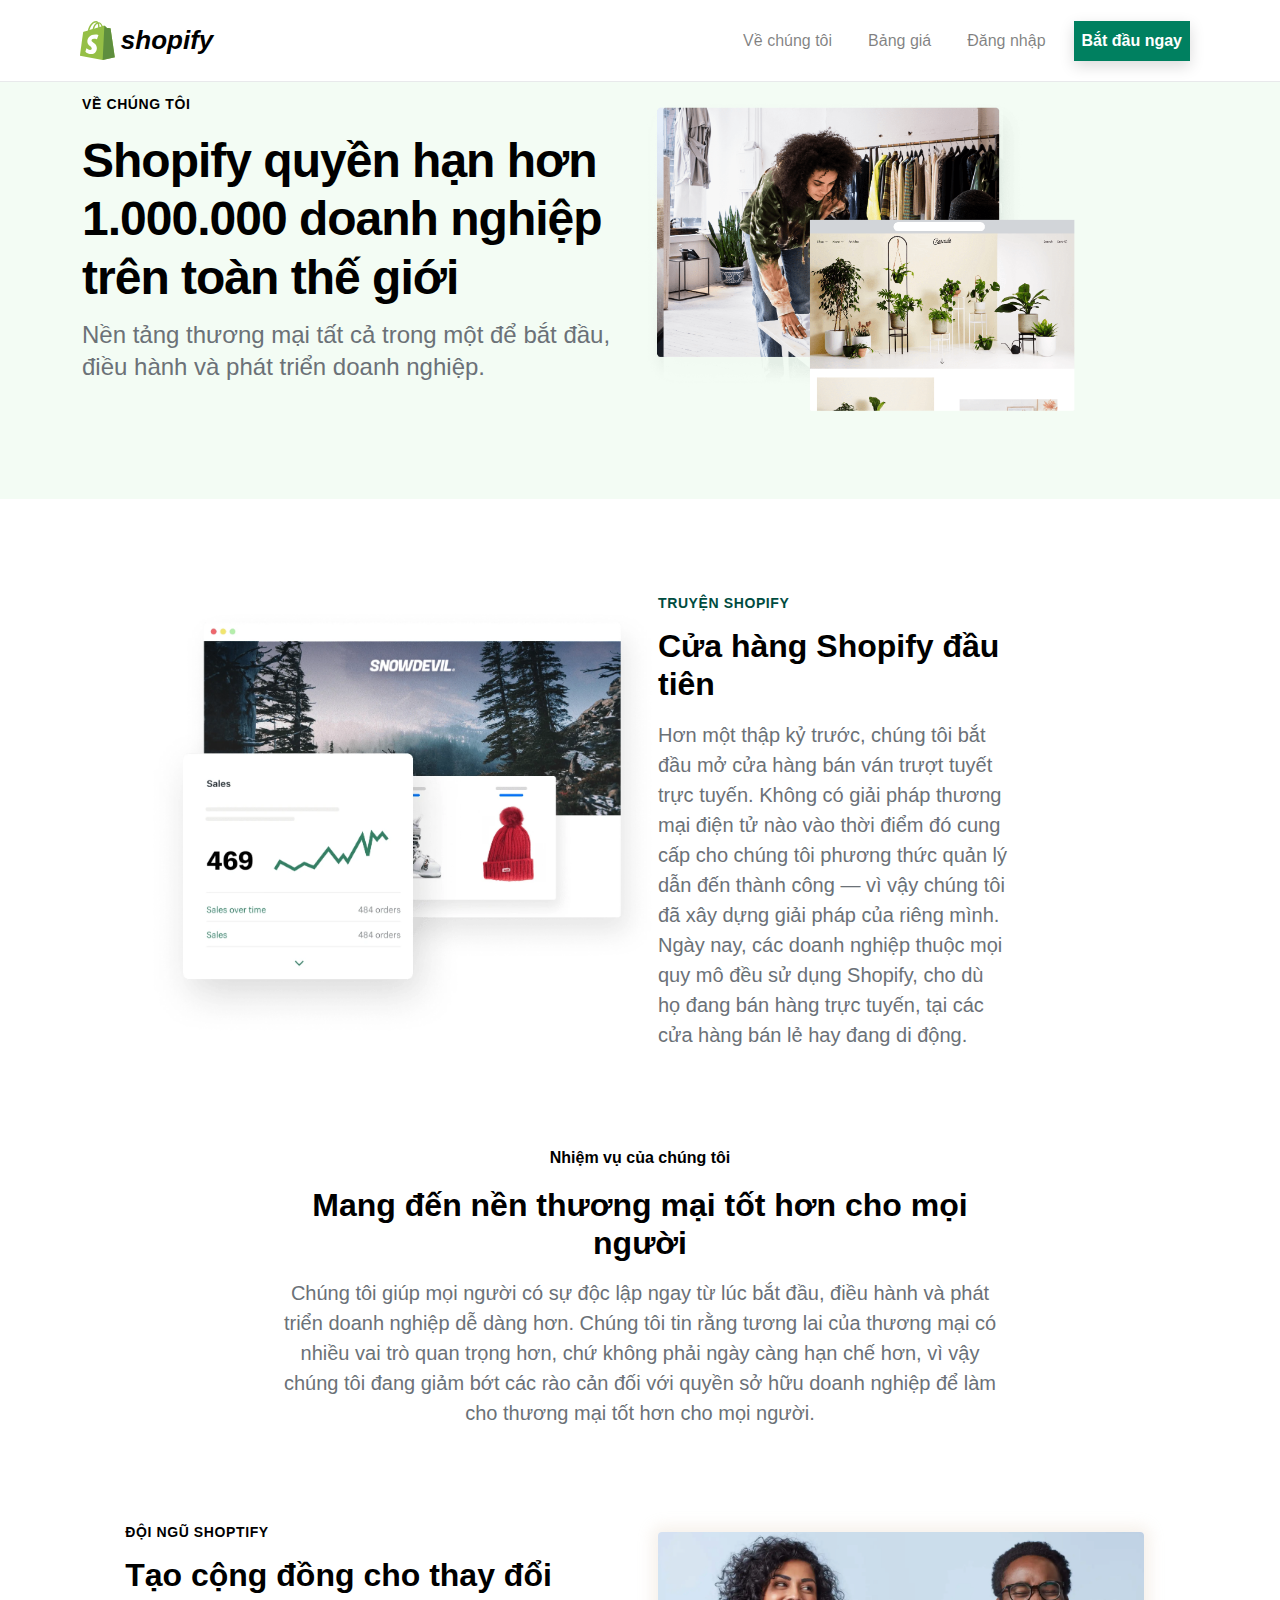
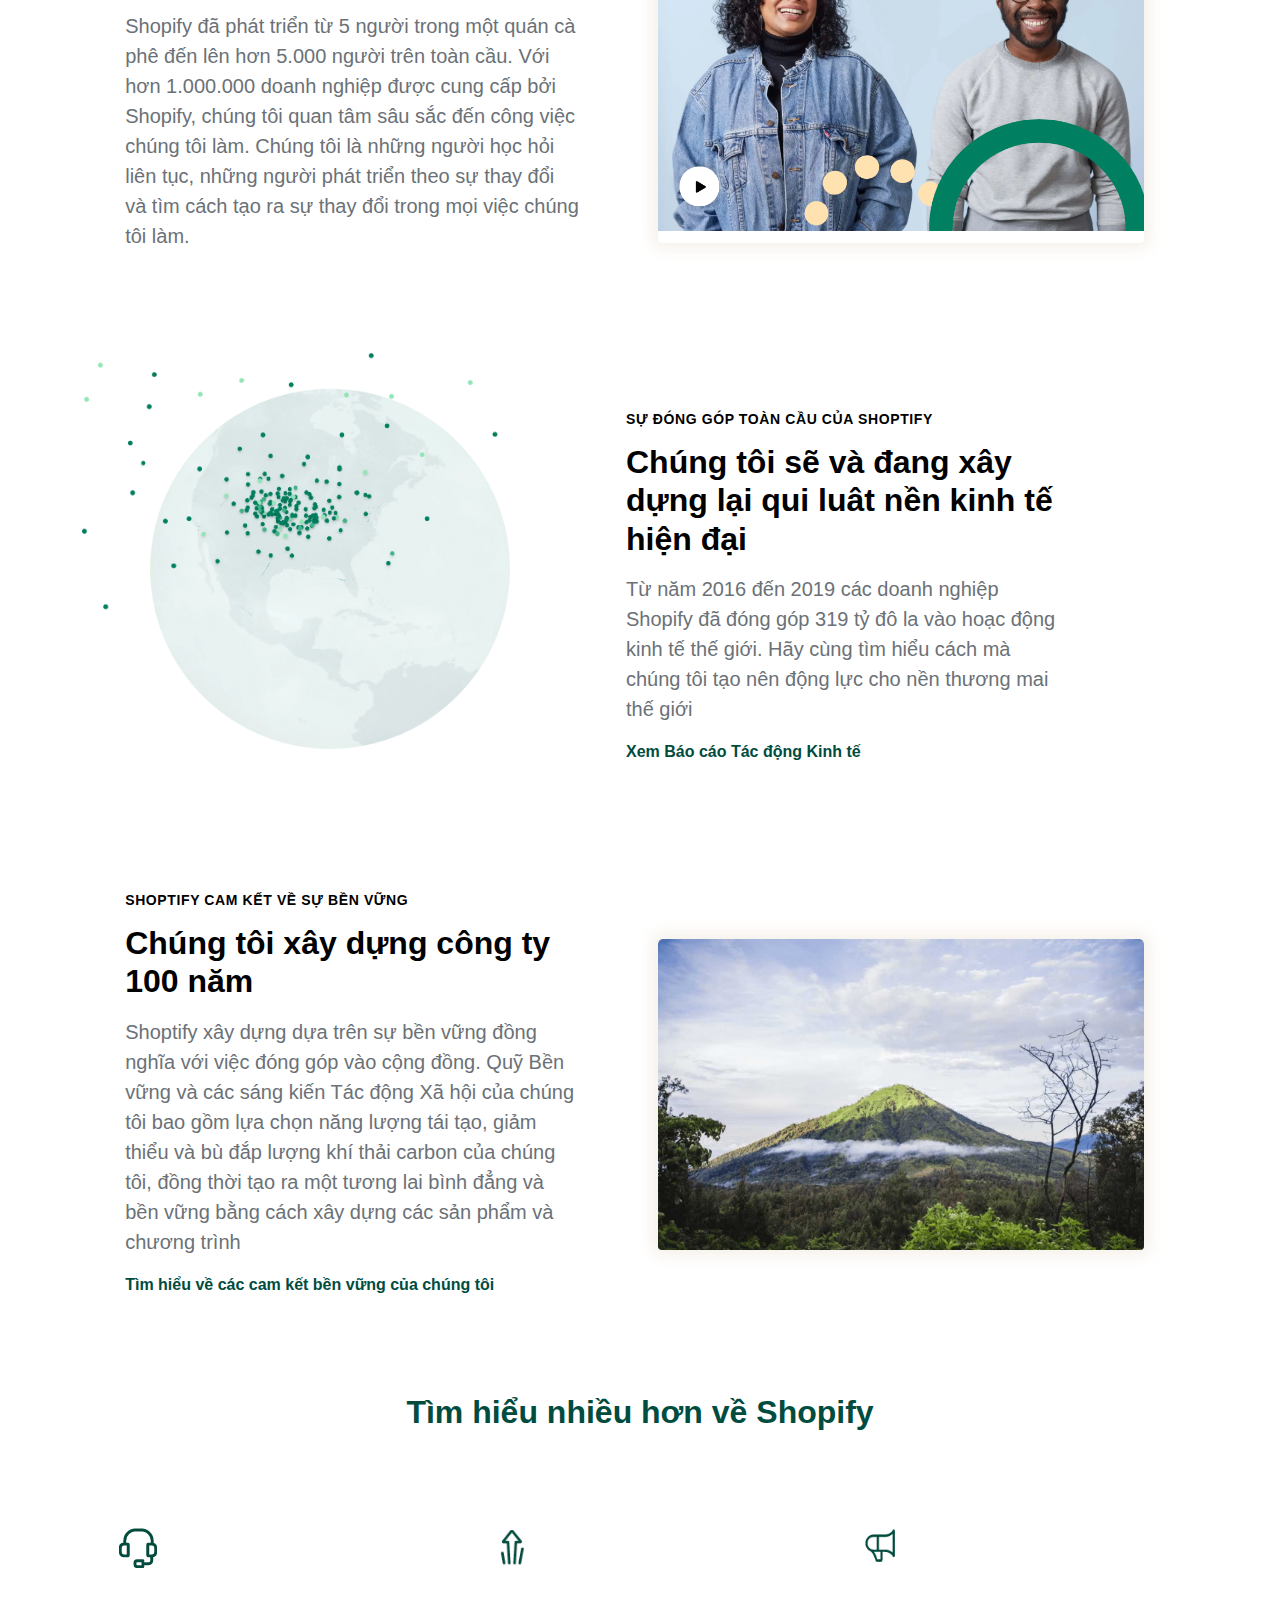
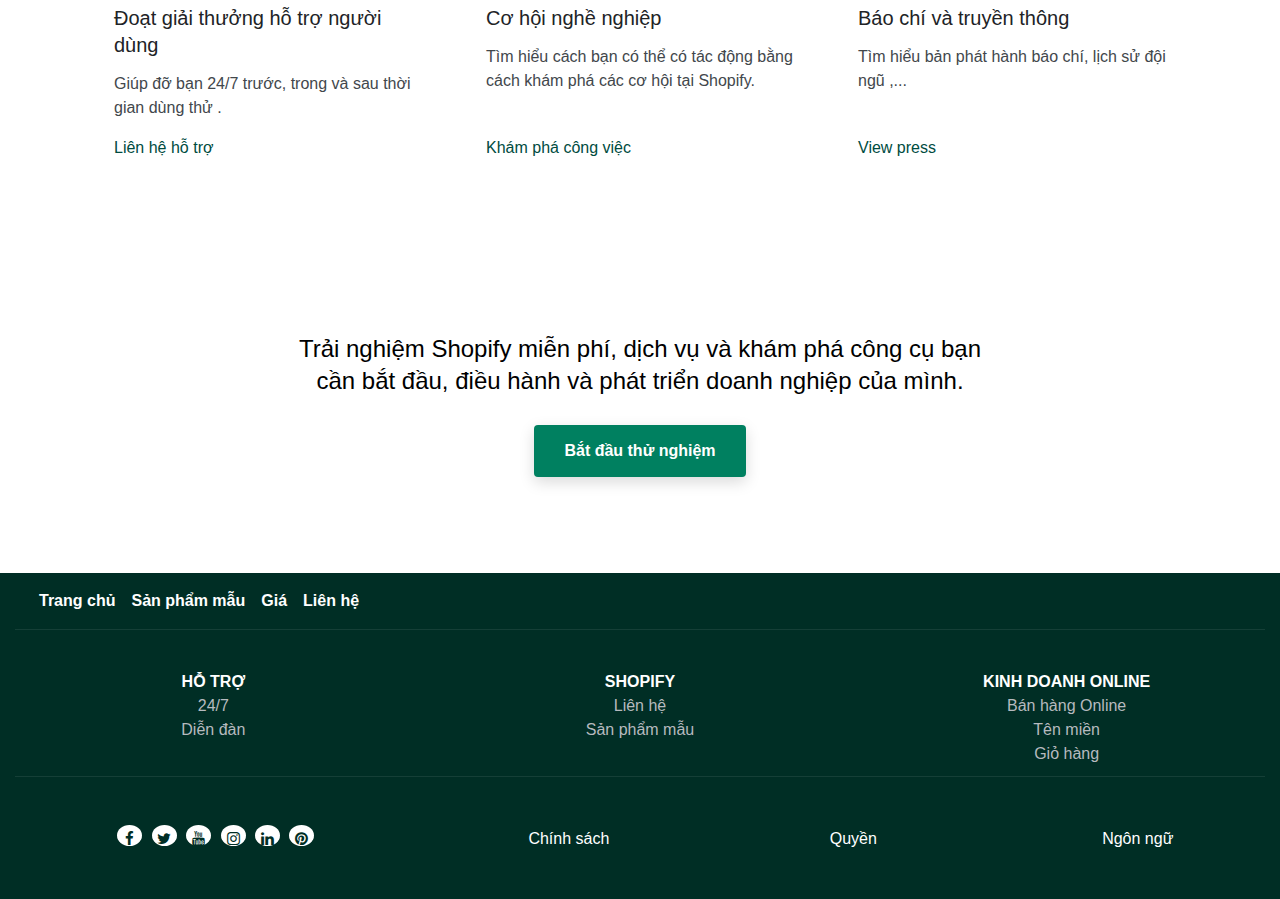
==== commit 94eccc77: "translate" ====
--- a/about.html
+++ b/about.html
@@ -85,9 +85,9 @@
 					<div class="grid about-us__grid">
 						<div class="grid__item grid__item--half about-us__content">
 							<div class="section-heading no-gutter">
-								<p class="section-heading__about-us h-5 to-left to-center">About us</p>
-								<h1 class="h-1 to-left to-center font-weight-x8">Shopify powers over 1,000,000 businesses worldwide</h1>
-								<p class="h-2 h-3 section-heading__subtitle to-left to-center">The all-in-one commerce platform to start, run, and grow a business.</p>
+								<p class="section-heading__about-us h-5 to-left to-center">Về chúng tôi</p>
+								<h1 class="h-1 to-left to-center font-weight-x8">Shopify quyền hạn hơn 1.000.000 doanh nghiệp trên toàn thế giới</h1>
+								<p class="h-2 h-3 section-heading__subtitle to-left to-center">Nền tảng thương mại tất cả trong một để bắt đầu, điều hành và phát triển doanh nghiệp.</p>
 							</div>
 						</div>
 						<div class="grid__item grid__item--half about-us__img">
@@ -103,11 +103,13 @@
 					<div class="grid grid--vertical-center little-margin">
 						<div class="grid__item grid__item--half section-2--content">
 							<div class="section-heading section-2--content no-gutter">
-								<p class="section2-heading h-5 to-left little-gutter to-center">SHOPIFY STORY</p>
-								<h2 class="to-left to-center little-gutter" style="font-weight: 700">The first Shopify store was our own</h2>
+								<p class="section2-heading h-5 to-left little-gutter to-center">TRUYỆN SHOPIFY</p>
+								<h2 class="to-left to-center little-gutter" style="font-weight: 700">Cửa hàng Shopify đầu tiên </h2>
 								<p class="text-major to-left to-center no-gutter" style="color: #6b7177">
-									Over a decade ago, we started a store to sell snowboards online. None of the ecommerce solutions at the time gave us the control we needed to be successful—so we
-									built our own. Today, businesses of all sizes use Shopify, whether they’re selling online, in retail stores, or on-the-go.
+									Hơn một thập kỷ trước, chúng tôi bắt đầu mở cửa hàng bán ván trượt tuyết trực tuyến.
+									Không có giải pháp thương mại điện tử nào vào thời điểm đó cung cấp cho chúng tôi phương thức quản lý dẫn đến thành công
+									— vì vậy chúng tôi đã xây dựng giải pháp của riêng mình. Ngày nay, các doanh nghiệp thuộc mọi quy mô đều sử dụng Shopify,
+									cho dù họ đang bán hàng trực tuyến, tại các cửa hàng bán lẻ hay đang di động.
 								</p>
 							</div>
 						</div>
@@ -120,11 +122,13 @@
 					<div class="grid grid--vertical-center">
 						<div class="grid__item two-third-width push-left">
 							<div class="section-heading no-margin-bottom">
-								<p class="section-3--heading little-gutter">Our mission</p>
-								<h2 class="little-gutter" style="font-weight: 700">Making commerce better for everyone</h2>
+								<p class="section-3--heading little-gutter">Nhiệm vụ của chúng tôi</p>
+								<h2 class="little-gutter" style="font-weight: 700">Mang đến nền thương mại tốt hơn cho mọi người</h2>
 								<p class="text-major no-gutter" style="color: #6b7177; font-weight: 400">
-									We help people achieve independence by making it easier to start, run, and grow a business. We believe the future of commerce has more voices, not fewer, so we’re
-									reducing the barriers to business ownership to make commerce better for everyone.
+									Chúng tôi giúp mọi người có sự độc lập ngay từ lúc bắt đầu,
+									điều hành và phát triển doanh nghiệp dễ dàng hơn. Chúng tôi tin rằng tương lai của thương mại có nhiều vai trò quan trọng hơn,
+									chứ không phải ngày càng hạn chế hơn, vì vậy chúng tôi đang giảm bớt các rào cản đối với quyền sở hữu doanh nghiệp để làm cho thương mại tốt hơn cho mọi người.
+
 								</p>
 							</div>
 						</div>
@@ -144,11 +148,12 @@
 						<div class="grid__item grid__item--half pull-half">
 							<div class="section4-left">
 								<div class="section-heading no-gutter">
-									<p class="firstp h-5 little-gutter to-center to-left">OUR PEOPLE</p>
-									<h2 class="heading-h2 to-left to-center little-gutter">Creating a community for impact</h2>
+									<p class="firstp h-5 little-gutter to-center to-left">ĐỘI NGŨ SHOPTIFY</p>
+									<h2 class="heading-h2 to-left to-center little-gutter">Tạo cộng đồng cho thay đổi</h2>
 									<p class="section-heading__subtitle text-major to-left to-center no-gutter">
-										Shopify has grown from 5 people in a coffee shop to over 5,000 across the globe. With over 1,000,000 businesses powered by Shopify, we care deeply about the
-										work we do. We’re constant learners who thrive on change and seek to have an impact in everything we do.
+										Shopify đã phát triển từ 5 người trong một quán cà phê đến lên hơn 5.000 người trên toàn cầu. Với hơn 1.000.000 doanh nghiệp được cung cấp bởi Shopify,
+										chúng tôi quan tâm sâu sắc đến công việc chúng tôi làm. Chúng tôi là những người học hỏi liên tục,
+										những người phát triển theo sự thay đổi và tìm cách tạo ra sự thay đổi trong mọi việc chúng tôi làm.	
 									</p>
 								</div>
 							</div>
@@ -163,13 +168,14 @@
 						<div class="grid__item grid__item--half">
 							<div class="section5-content">
 								<div class="section-heading no-gutter">
-									<p class="firstp h-5 to-left to-center little-gutter">OUR GLOBAL IMPACT</p>
-									<h2 class="heading-h2 to-left to-center little-gutter">We’re rewriting the rules of our modern economy</h2>
+									<p class="firstp h-5 to-left to-center little-gutter">SỰ ĐÓNG GÓP TOÀN CẦU CỦA SHOPTIFY</p>
+									<h2 class="heading-h2 to-left to-center little-gutter">Chúng tôi sẽ và đang xây dựng lại qui luât nền kinh tế hiện đại</h2>
 									<p class="section-heading__subtitle text-major to-left to-center">
-										From 2016 to 2019, businesses on Shopify contributed $319 billion in economic activity worldwide. Learn how we’re making commerce a force for good.
+										Từ năm 2016 đến 2019 các doanh nghiệp Shopify đã đóng góp 319 tỷ đô la vào hoạc động kinh tế thế giới. Hãy cùng tìm hiểu cách mà chúng
+										tôi tạo nên động lực cho nền thương mai thế giới									
 									</p>
 									<div class="to-left to-center">
-										<a class="link-s5" href="https://www.google.com">View the Economic Impact Report</a>
+										<a class="link-s5" href="https://www.google.com">Xem Báo cáo Tác động Kinh tế</a>
 									</div>
 								</div>
 							</div>
@@ -190,15 +196,16 @@
 						<div class="grid__item grid__item--half pull-half">
 							<div class="section4-left">
 								<div class="section-heading no-gutter">
-									<p class="firstp h-5 to-left to-center little-gutter">OUR COMMITMENT TO SUSTAINABILITY</p>
-									<h2 class="heading-h2 to-left to-center little-gutter">We’re building a 100-year company</h2>
+									<p class="firstp h-5 to-left to-center little-gutter">SHOPTIFY cam kết về sự bền vững</p>
+									<h2 class="heading-h2 to-left to-center little-gutter">Chúng tôi xây dựng công ty 100 năm</h2>
 									<p class="section-heading__subtitle text-major to-left to-center">
-										Shopify builds for the long term, and that means investing in our planet, our communities, and our people. Our Sustainability Fund and Social Impact initiatives
-										include choosing renewable energy, reducing and offsetting our carbon emissions, and enabling an equitable and sustainable future by building products and
-										programs to support our team and merchants.
+										Shoptify xây dựng dựa trên sự bền vững đồng nghĩa với việc đóng góp
+										vào cộng đồng. Quỹ Bền vững và các sáng kiến ​​Tác động Xã hội của chúng tôi bao gồm lựa chọn năng
+										 lượng tái tạo, giảm thiểu và bù đắp lượng khí thải carbon của chúng tôi, đồng thời tạo ra một tương
+										 lai bình đẳng và bền vững bằng cách xây dựng các sản phẩm và chương trình
 									</p>
 									<div class="to-left to-center">
-										<a class="link-s5" href="https://www.google.com">Learn about our sustainability commitments</a>
+										<a class="link-s5" href="https://www.google.com">Tìm hiểu về các cam kết bền vững của chúng tôi</a>
 									</div>
 								</div>
 							</div>
@@ -209,27 +216,28 @@
 					<div class="grid">
 						<div class="grid__item table-up-full mobile-up-half mobile-up-center">
 							<div class="section-heading">
-								<h2 class="heading-h2" style="color: #004c3f">Learn more about Shopify</h2>
+								<h2 class="heading-h2" style="color: #004c3f">Tìm hiểu nhiều hơn về Shopify</h2>
 							</div>
 						</div>
 						<div class="grid__item">
 							<div class="card-group-sec7">
 								<div class="block-sec7 card-sec7 resource-block">
 									<img class="icon icon--size-small big-gutter resource-block__icon" src="img/about-us-section-7-1.png" alt="section7-pict1" />
-									<h3 class="h-4 text-major">Award-winning support</h3>
-									<p class="block-content resource-block-content">Get the help you want with 24/7 support—before, during, and after your trial.</p>
-									<a class="block-a link-s7" href="https://www.google.com"> Contact support </a>
+									<h3 class="h-4 text-major">Đoạt giải thưởng hỗ trợ người dùng</h3>
+									<p class="block-content resource-block-content">Giúp đỡ bạn 24/7 trước, trong và sau thời gian dùng thử .</p>
+									<a class="block-a link-s7" href="https://www.google.com"> Liên hệ hỗ trợ </a>
 								</div>
 								<div class="block-sec7 card-sec7 resource-block">
 									<img class="icon icon--size-small big-gutter resource-block__icon" src="img/about-us-section-7-2.png" alt="section7-pict2" />
-									<h3 class="h-4 text-major">Career opportunities</h3>
-									<p class="block-content resource-block-content">Learn how you can have an impact by exploring opportunities at Shopify.</p>
-									<a class="block-a link-s7" href="https://www.google.com"> Explore career </a>
+									<h3 class="h-4 text-major">Cơ hội nghề nghiệp</h3>
+									<p class="block-content resource-block-content">Tìm hiểu cách bạn có thể có tác động bằng cách khám phá các cơ hội tại Shopify.
+									</p>
+									<a class="block-a link-s7" href="https://www.google.com"> Khám phá công việc </a>
 								</div>
 								<div class="block-sec7 card-sec7 resource-block">
 									<img class="icon icon--size-small big-gutter resource-block__icon" src="img/about-us-section-7-3.png" alt="section7-pict3" />
-									<h3 class="h-4 text-major">Press and media</h3>
-									<p class="block-content resource-block-content">Find press releases, executive team bios, and more.</p>
+									<h3 class="h-4 text-major">Báo chí và truyền thông</h3>
+									<p class="block-content resource-block-content">Tìm hiểu bản phát hành báo chí, lịch sử đội ngũ ,...</p>
 									<a class="block-a link-s7" href="https://www.google.com"> View press </a>
 								</div>
 							</div>
@@ -240,9 +248,11 @@
 					<div class="grid">
 						<div class="grid__item">
 							<div class="section-heading section8-heading no-gutter">
-								<h2 class="h-2 next-step">Try Shopify for free, and explore all the tools and services you need to start, run, and grow your business.</h2>
+								<h2 class="h-2 next-step"> Trải nghiệm Shopify miễn phí, dịch vụ và khám phá công cụ 
+									bạn cần bắt đầu, điều hành và phát triển doanh nghiệp của mình.
+								</h2>
 								<form style="display: inline; margin-top: 0em">
-									<button class="button-sec8">Start free trial</button>
+									<button class="button-sec8">Bắt đầu thử nghiệm</button>
 								</form>
 							</div>
 						</div>
